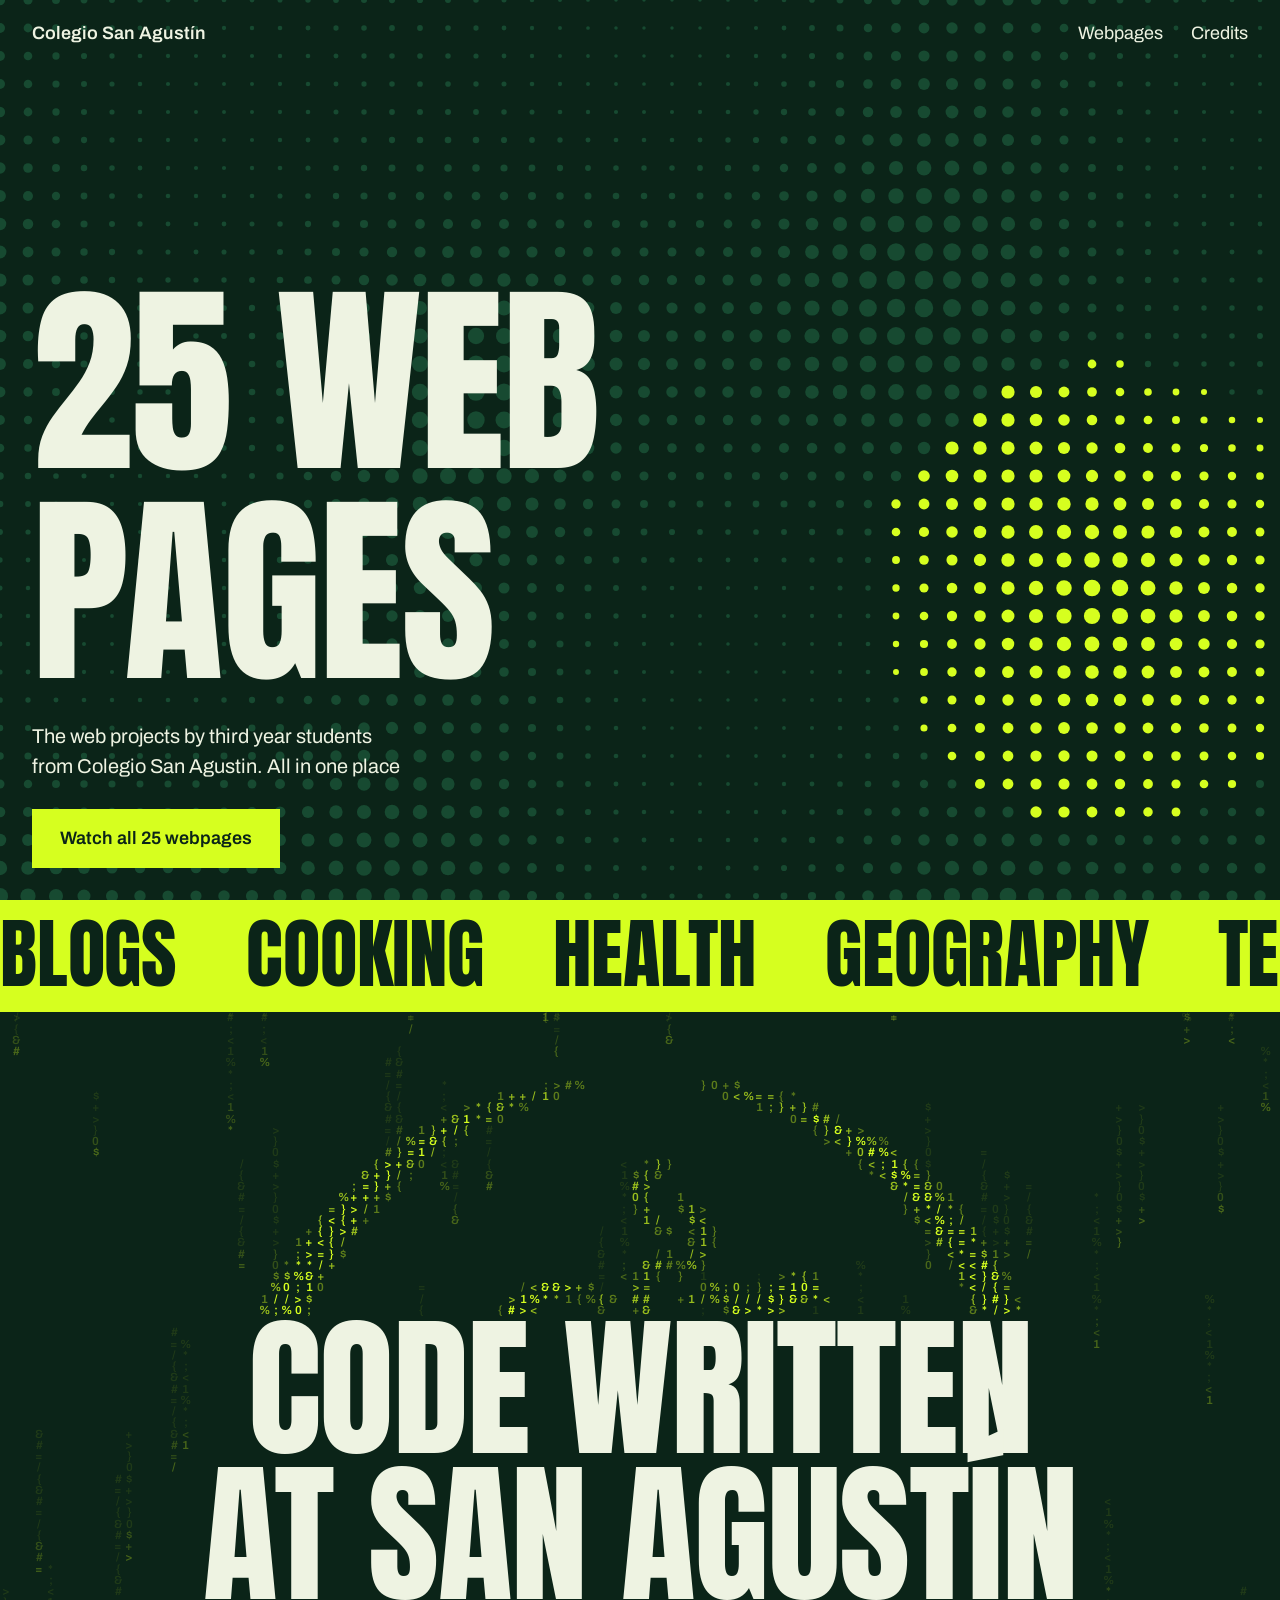
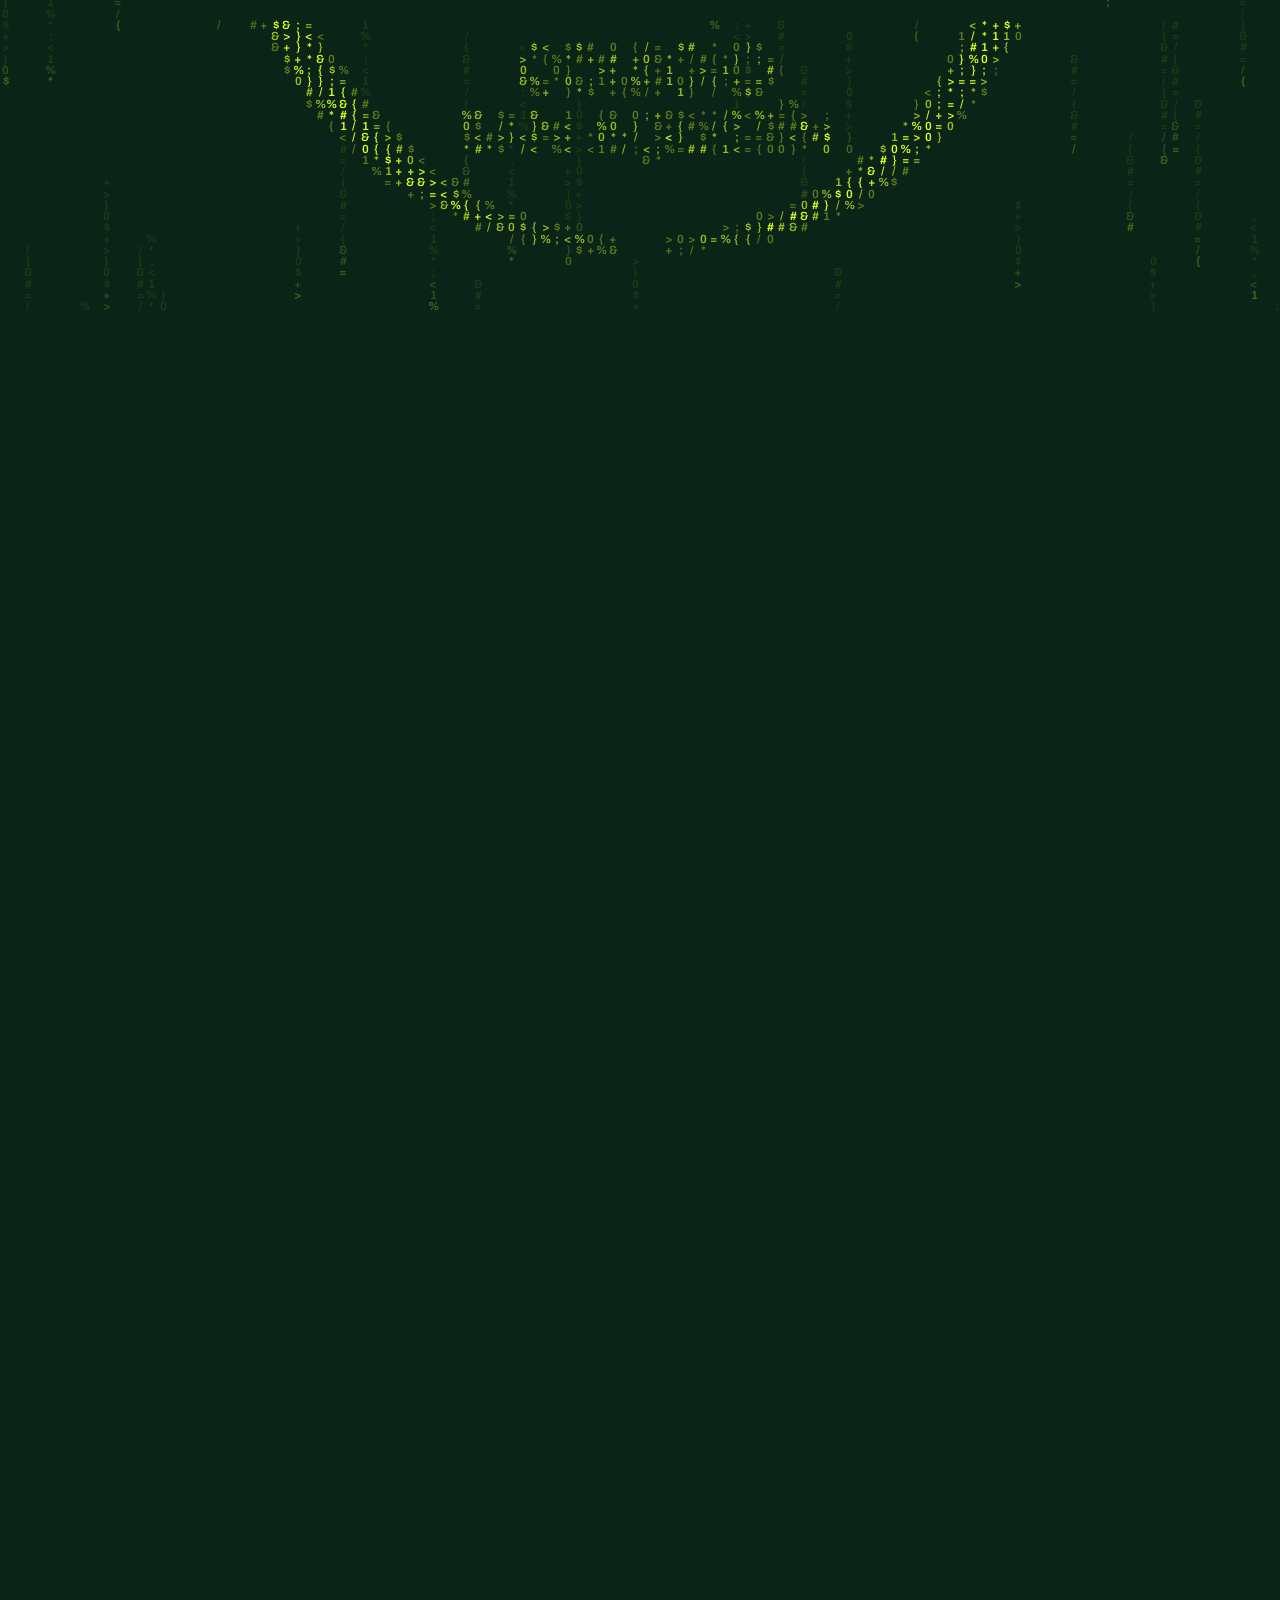
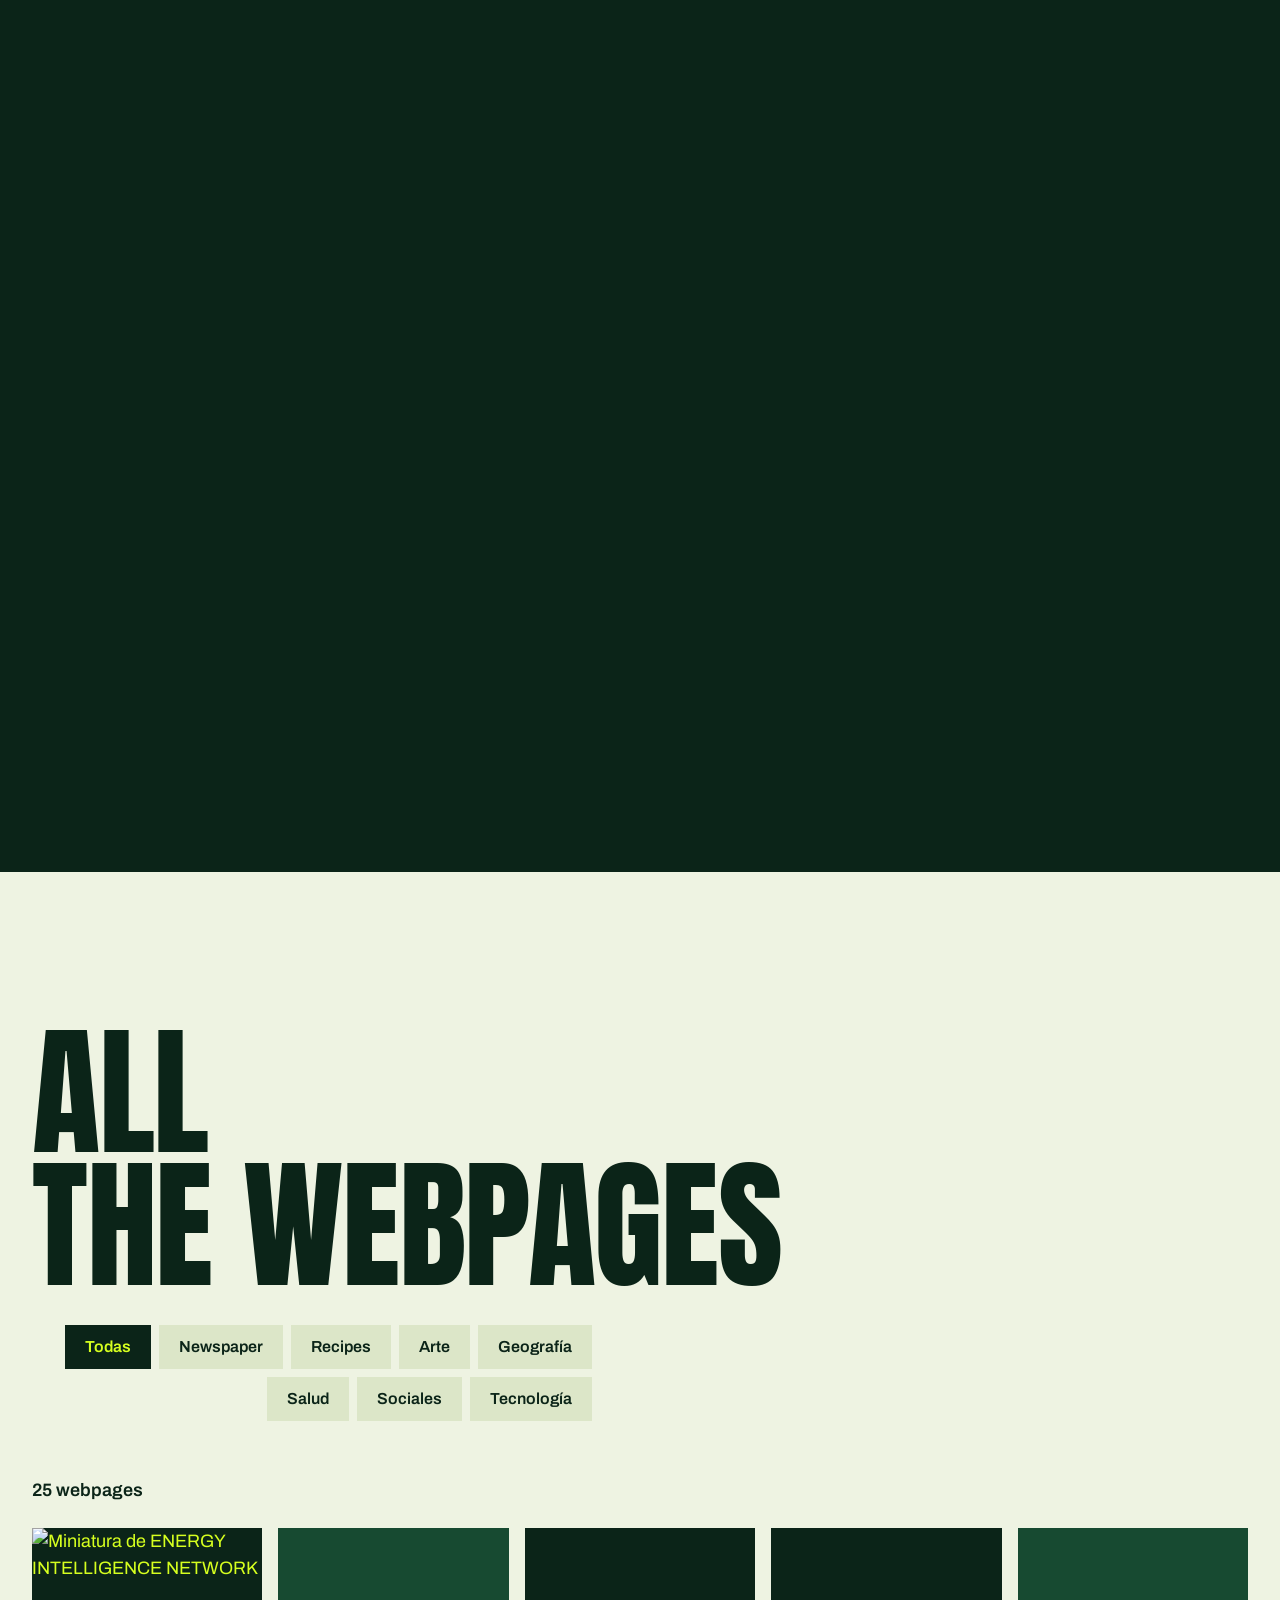
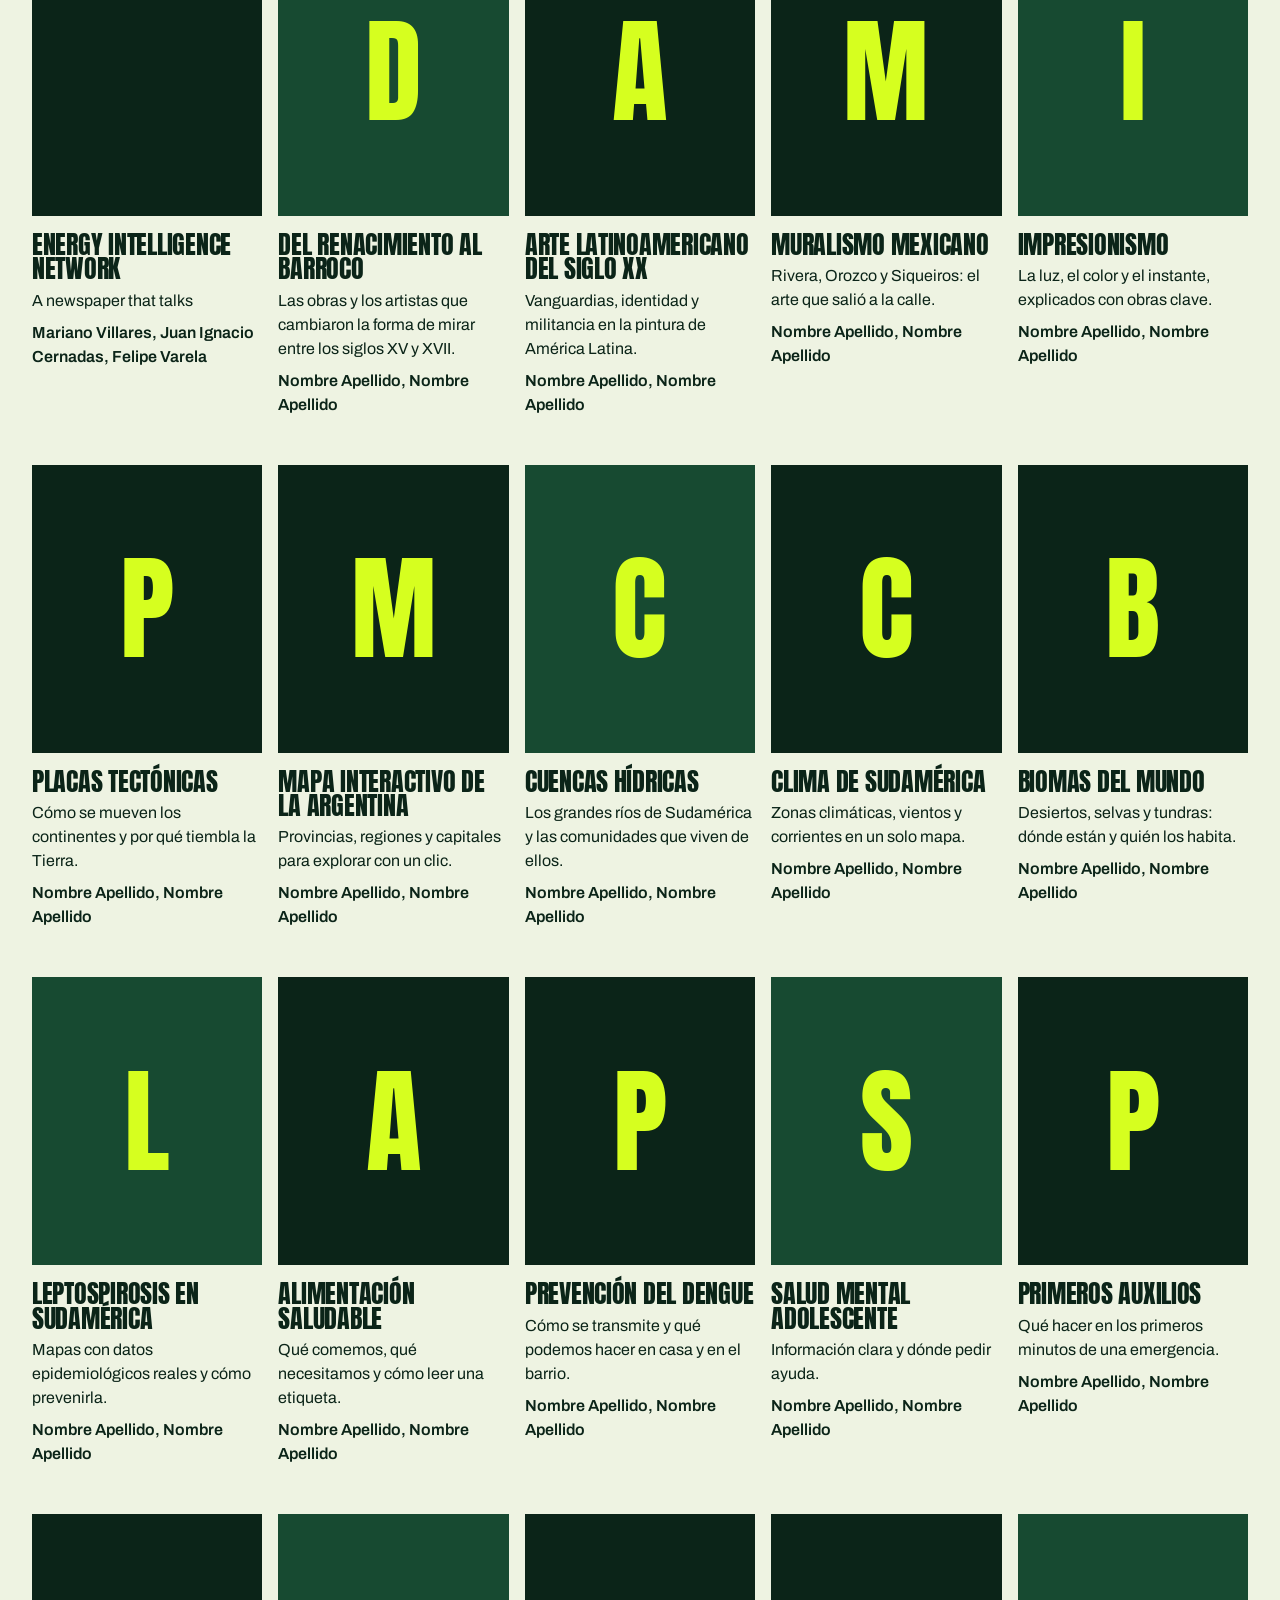
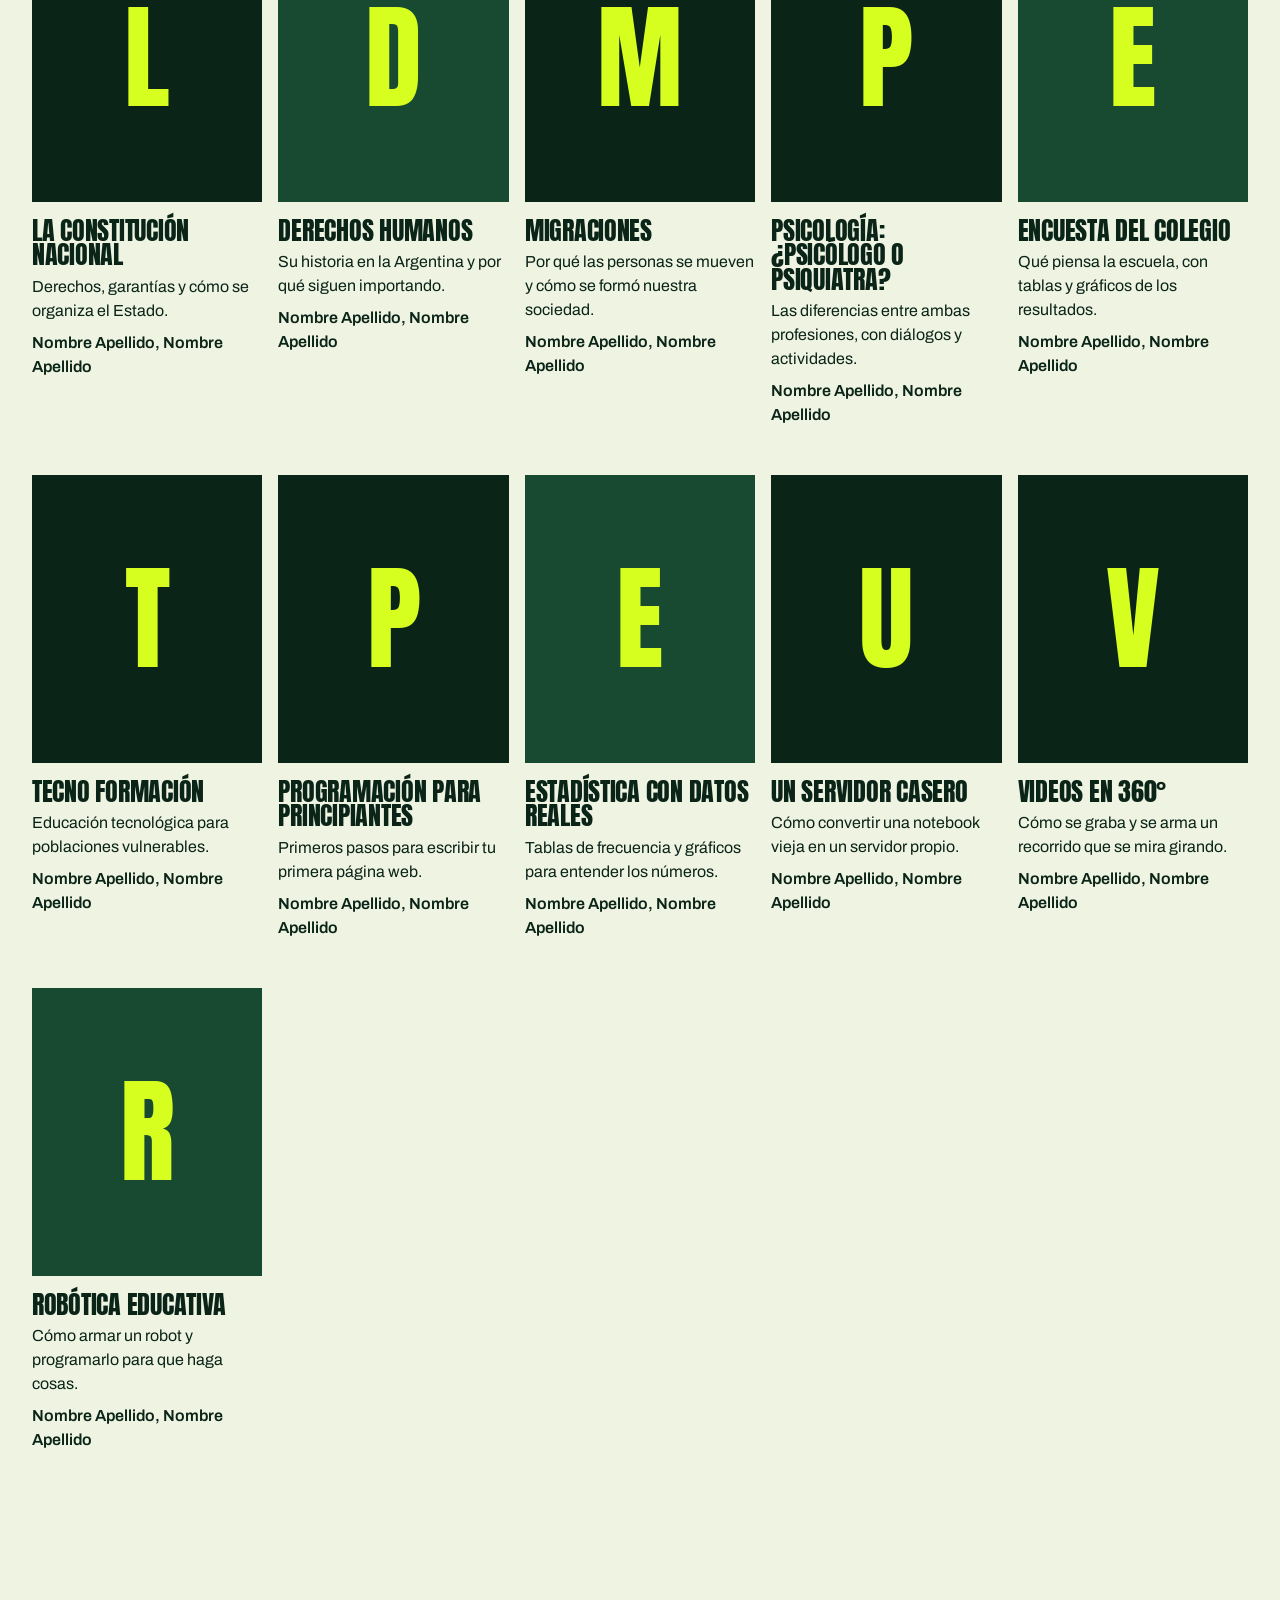
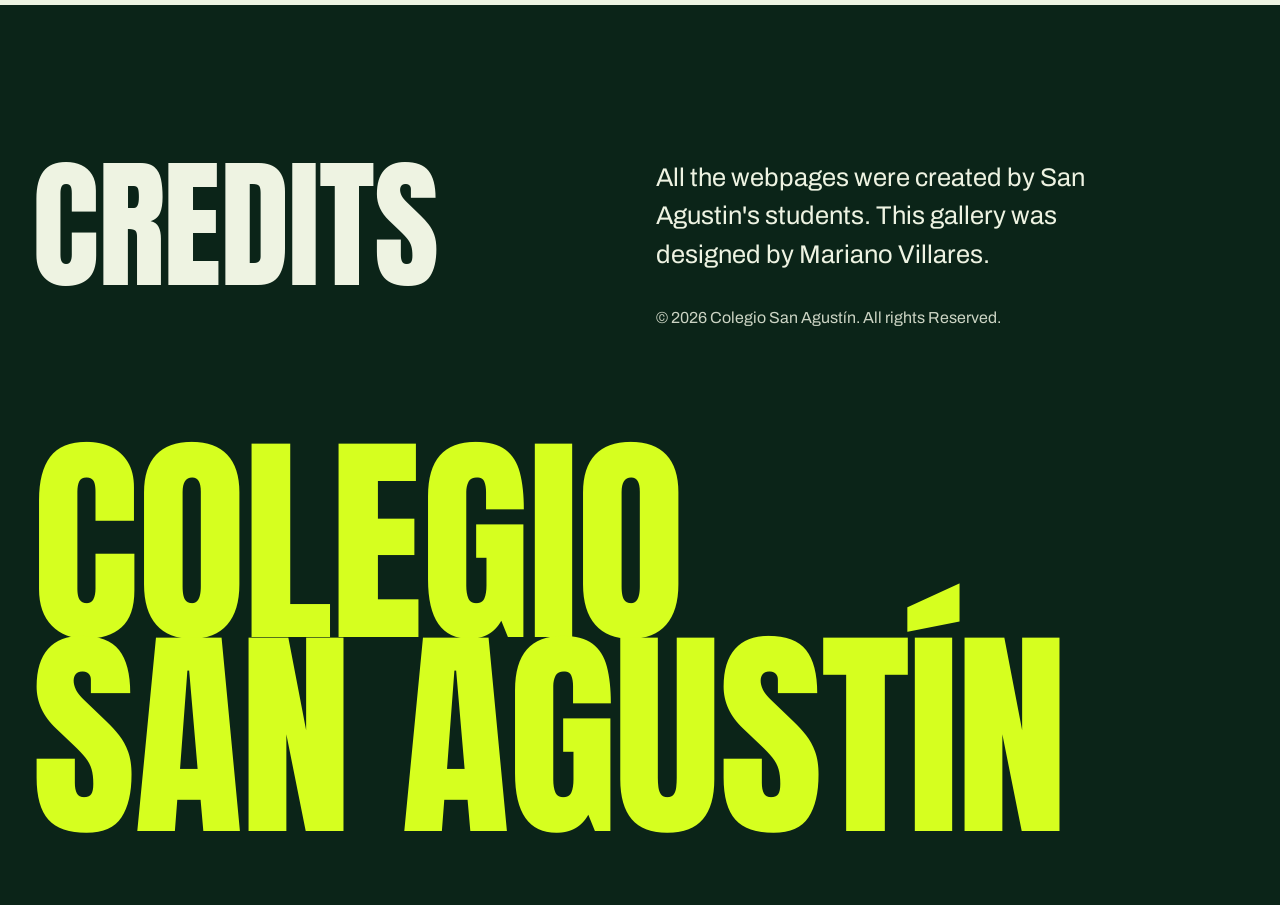
==== index.html @ 20026c9d "Main web components" ====
<!DOCTYPE html>
<html lang="es">
<head>
<meta charset="utf-8">
<meta name="viewport" content="width=device-width, initial-scale=1, viewport-fit=cover">
<title>25 páginas web — Colegio San Agustín</title>
<link rel="preconnect" href="https://fonts.googleapis.com">
<link rel="preconnect" href="https://fonts.gstatic.com" crossorigin>
<link href="https://fonts.googleapis.com/css2?family=Anton&family=Archivo:wght@400;600&display=swap" rel="stylesheet">
<script>document.documentElemsent.className='js'</script>
<link rel="stylesheet" href="styles.css">
</head>
<body>
<header class="hero">
  <canvas class="wave" id="wave" aria-hidden="true"></canvas>
  <nav>
    <b>Colegio San Agustín</b>
    <div><a href="#paginas">Webpages</a><a href="#creditos">Credits</a></div>
  </nav>
  <div class="hero-body">
    <div>
      <h1 class="d"><span class="ln"><span>25 web</span></span><span class="ln"><span>pages</span></span></h1>
      <p class="lead">The web projects by third year students from Colegio San Agustin. All in one place</p>
      <a class="btn" href="#paginas">Watch all 25 webpages</a>
    </div>
  </div>
</header>

<div class="band" aria-hidden="true"><div class="d">
  <span>Blogs</span><span>Cooking</span><span>Health</span><span>Geography</span><span>Technology</span>
  <span>Art</span><span>Fashion</span><span>Football</span><span>Newspapers</span><span>Politics</span>
</div></div>

<section class="escena" id="escena" aria-labelledby="escena-t">
  <div class="stick">
    <canvas id="cv" role="img" aria-label="El logo del Colegio San Agustín, formado por caracteres de código"></canvas>
    <h2 class="d" id="escena-t">Code written<br>at San Agustín</h2>
  </div>
</section>

<main>
<section class="work" id="paginas">
  <div class="work-top">
    <h2 class="d rv">All<br>the webpages</h2>
    <div class="filters rv" id="filters" role="group" aria-label="Filter by theme"></div>
  </div>
  <p class="count" id="count" aria-live="polite">25 webpages</p>
  <ul class="grid" id="grid"></ul>
  <noscript><p>Activate JavaScript to look at the gallery.</p></noscript>
</section>
</main>

<footer class="credits" id="creditos">
  <div class="cols">
    <h2 class="d rv">Credits</h2>
    <div class="rv" style="--d:90ms">
      <p class="t">All the webpages were created by San Agustin's students. This gallery was designed by Mariano Villares.</p>
      <p class="fine">© 2026 Colegio San Agustín. All rights Reserved.</p>
    </div>
  </div>
  <p class="wm d rv" aria-label="Colegio San Agustín">Colegio<br>San Agustín</p>
</footer>


<script src="script.js"></script>
</body>
</html>
---- styles.css ----
:root{--bg:#0B2418;--mid:#174A31;--ink:#EEF3E2;--acc:#D6FF1F;--chip:#DCE6C8;--pad:clamp(16px,2.5vw,32px);--ease:cubic-bezier(.2,.7,.2,1);
box-sizing:border-box;padding-top:env(safe-area-inset-top,0px);padding-bottom:env(safe-area-inset-bottom,0px)}
html{scroll-behavior:smooth;scroll-padding-top:env(safe-area-inset-top,0px);background:var(--bg)}
*,*::before,*::after{box-sizing:border-box}
body{margin:0;background:var(--bg);color:var(--ink);font:400 18px/1.5 'Archivo',system-ui,sans-serif;overflow-x:hidden}
h1,h2,h3,p,ul{margin:0}ul{padding:0;list-style:none}
a{color:inherit}
:focus-visible{outline:3px solid var(--acc);outline-offset:3px}
.d{font-family:'Anton','Impact','Arial Narrow',sans-serif;font-weight:400;text-transform:uppercase;letter-spacing:-.01em;line-height:.95}
::selection{background:var(--acc);color:var(--bg)}

/* hero */
.hero{position:relative;min-height:100svh;padding:0 var(--pad) var(--pad);display:flex;flex-direction:column}
nav{display:flex;justify-content:space-between;align-items:center;padding:20px 0;gap:16px}
nav b{font-weight:600}
nav div{display:flex;gap:28px}
nav a{text-decoration:none;transition:color .2s}
nav a:hover{color:var(--acc)}
.hero-body{flex:1;display:flex;align-items:flex-end}
h1{font-size:clamp(4.5rem,16vw,17rem)}
.ln{display:block;overflow:hidden;padding-top:.08em}
.ln>span{display:block;transform:translateY(108%);animation:up 1s var(--ease) forwards}
.ln:nth-child(2)>span{animation-delay:.12s}
.lead{max-width:34ch;margin:32px 0 28px;font-size:20px;opacity:0;animation:fade .8s .5s var(--ease) forwards}
.btn{display:inline-block;background:var(--acc);color:var(--bg);padding:16px 28px;font-weight:600;text-decoration:none;transition:transform .2s var(--ease)}
.btn:hover{transform:translateX(6px)}.btn:active{transform:translateX(2px)}
@keyframes up{to{transform:none}}
@keyframes fade{to{opacity:1}}

.wave{position:absolute;inset:0;width:100%;height:100%;display:block}
nav,.hero-body{position:relative;z-index:1}

/* marquee */
.band{background:var(--acc);color:var(--bg);overflow:hidden;white-space:nowrap;padding:18px 0}
.band div{display:inline-flex;animation:slide 36s linear infinite}
.band span{font-size:clamp(2.5rem,6vw,5rem);padding-right:.9em}
@keyframes slide{to{transform:translateX(-50%)}}

/* grid */
.work{background:var(--ink);color:var(--bg);padding:clamp(96px,12vw,200px) var(--pad)}
.work-top{display:flex;justify-content:space-between;align-items:end;gap:var(--pad);flex-wrap:wrap;margin-bottom:56px}
h2{font-size:clamp(3.5rem,11vw,11rem)}
.filters{display:flex;gap:8px;flex-wrap:wrap;max-width:560px;justify-content:flex-end}
.filters button{font:600 16px/1 'Archivo',sans-serif;padding:14px 20px;border:0;background:var(--chip);color:var(--bg);cursor:pointer;transition:transform .15s,background .2s}
.filters button:hover{background:var(--acc)}
.filters button:active{transform:translateY(2px)}
.filters button[aria-pressed=true]{background:var(--bg);color:var(--acc)}
.count{margin-bottom:24px;font-weight:600}
.grid{display:grid;grid-template-columns:repeat(5,1fr);gap:48px 16px}
.grid li[hidden]{display:none}
.tile{display:block;text-decoration:none}
.th{position:relative;aspect-ratio:4/5;overflow:hidden;background:var(--bg);color:var(--acc);display:grid;place-items:center}
.grid li:nth-child(3n+2) .th{background:var(--mid)}
.th b{font:400 clamp(5rem,9vw,9rem)/1 'Anton','Impact',sans-serif;transition:transform .6s var(--ease)}
.th img{position:absolute;inset:0;width:100%;height:100%;object-fit:cover;transition:transform .7s var(--ease)}
.go{position:absolute;left:0;right:0;bottom:0;background:var(--acc);color:var(--bg);padding:16px;font:400 1.5rem/1 'Anton','Impact',sans-serif;text-transform:uppercase;transform:translateY(101%);transition:transform .45s var(--ease)}
.tile:hover .go,.tile:focus-visible .go{transform:none}
.tile:hover .th b,.tile:hover .th img{transform:scale(1.07)}
.tile h3{font-size:clamp(1.25rem,2vw,1.75rem);margin-top:16px}
.tile .de{margin-top:8px;font-size:16px;display:-webkit-box;-webkit-line-clamp:3;-webkit-box-orient:vertical;overflow:hidden}
.tile .au{margin-top:8px;font-size:16px;font-weight:600}

/* credits */
.credits{padding:clamp(96px,12vw,200px) var(--pad) var(--pad)}
.credits .cols{display:grid;grid-template-columns:1fr 1fr;gap:var(--pad);align-items:start}
.credits p.t{font-size:clamp(1.25rem,2vw,1.75rem);max-width:30ch}
.wm{font-size:17.6vw;line-height:.86;margin-top:clamp(64px,9vw,140px);color:var(--acc);white-space:nowrap}
.fine{margin-top:32px;font-size:16px;opacity:.85}


@media (max-width:960px){
.hero{min-height:100svh}
.filters{flex-wrap:nowrap;overflow-x:auto;max-width:none;width:100%;justify-content:flex-start;padding-bottom:4px;scrollbar-width:none}
.filters button{flex:none;min-height:44px}
.btn{padding:18px 28px}
}
@media (hover:none){.go{display:none}.tile:active .th{opacity:.85}}

/* reveal */
.js .rv{opacity:0;transform:translateY(28px);transition:opacity .7s var(--ease),transform .7s var(--ease);transition-delay:var(--d,0ms)}
.js .rv.in{opacity:1;transform:none}

@media (max-width:960px){.grid{grid-template-columns:repeat(3,1fr)}}
@media (max-width:620px){.grid{grid-template-columns:repeat(2,1fr);gap:36px 12px}.credits .cols{grid-template-columns:1fr}.filters{justify-content:flex-start}nav div{gap:16px}h1{font-size:23vw}.wm{font-size:19vw}.tile h3{font-size:1.25rem}}
@media (prefers-reduced-motion:reduce){
.ln>span{transform:none;animation:none}.lead{opacity:1;animation:none}.band div{animation:none}.js .rv{opacity:1;transform:none;transition:none}html{scroll-behavior:auto}*{transition-duration:.01ms!important}}

/* scroll scene */
.escena{height:340vh;background:var(--bg);color:var(--ink);position:relative}
.stick{position:sticky;top:0;height:100svh;padding:0 var(--pad);display:grid;place-items:center;overflow:hidden}
.stick h2{position:relative;z-index:1;text-align:center;font-size:clamp(3rem,12vw,11rem);pointer-events:none}
#cv{position:absolute;inset:0;width:100%;height:100%;display:block;touch-action:pan-y}
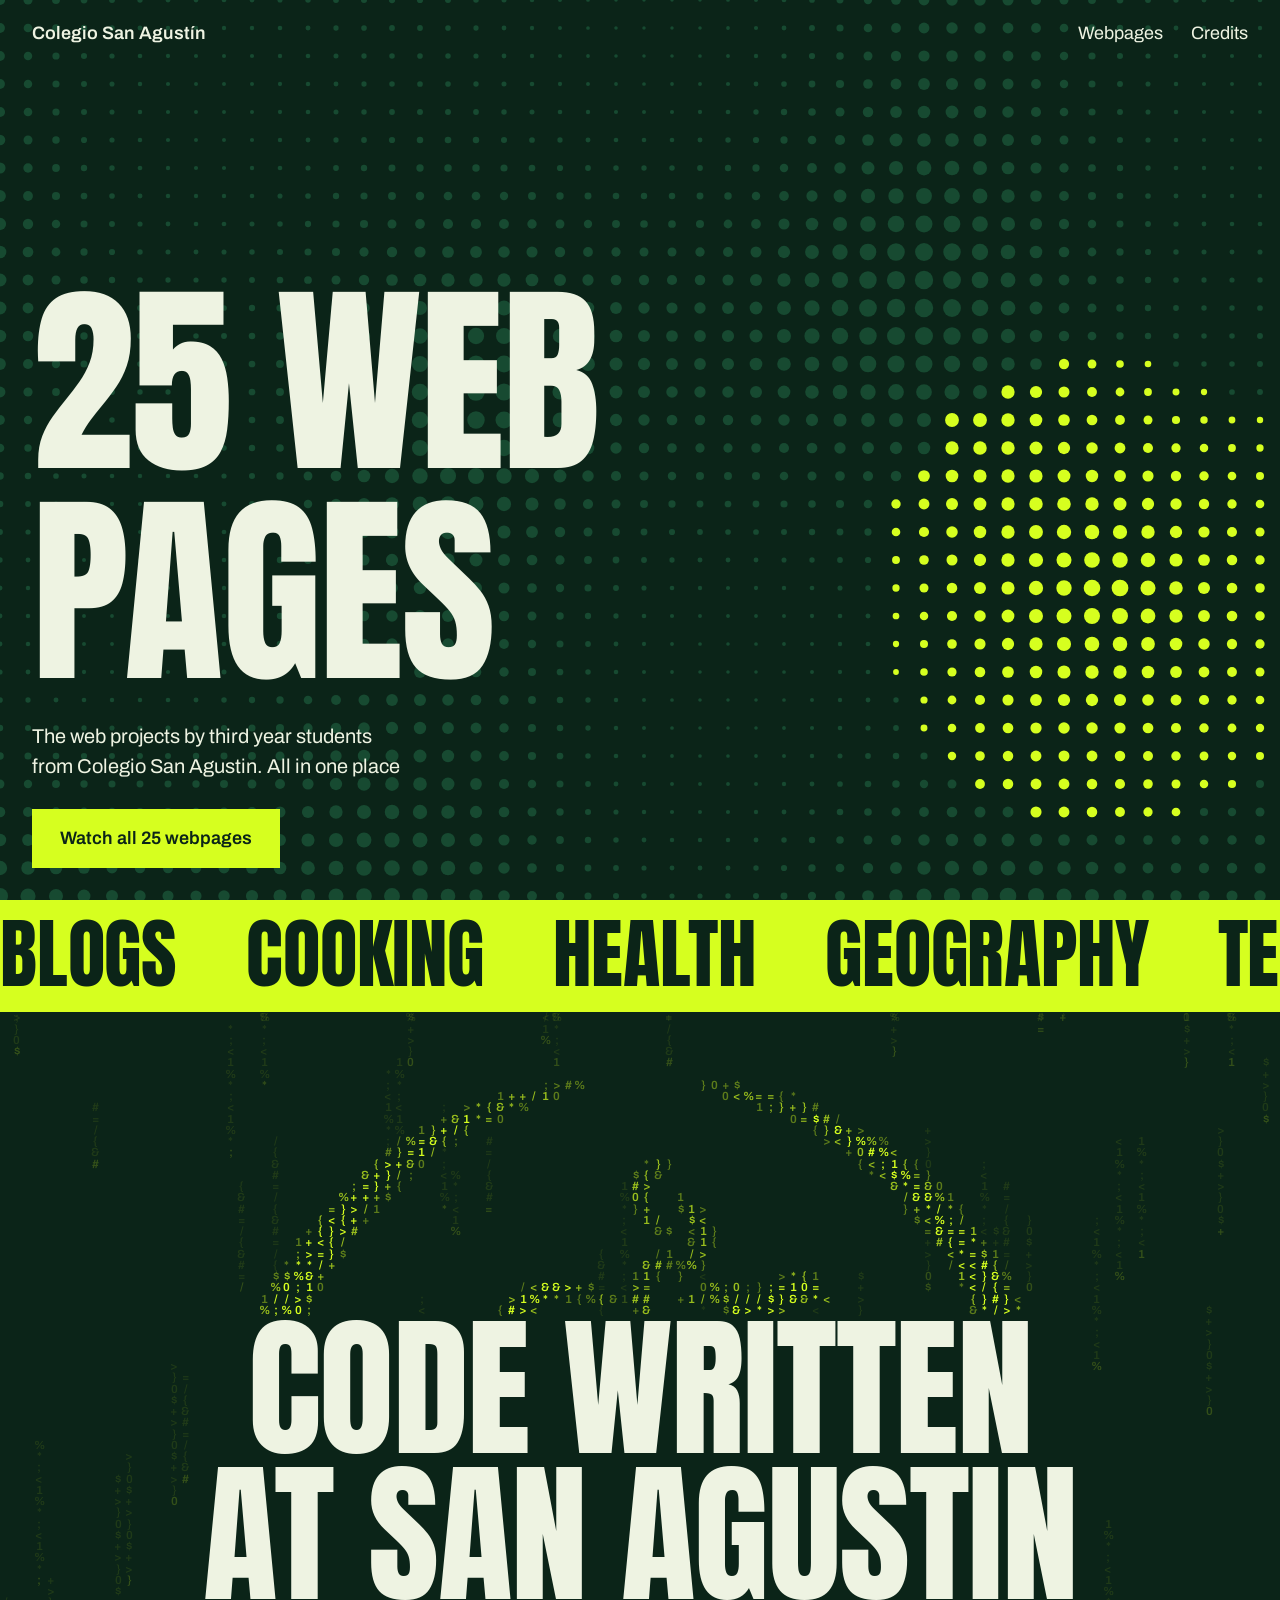
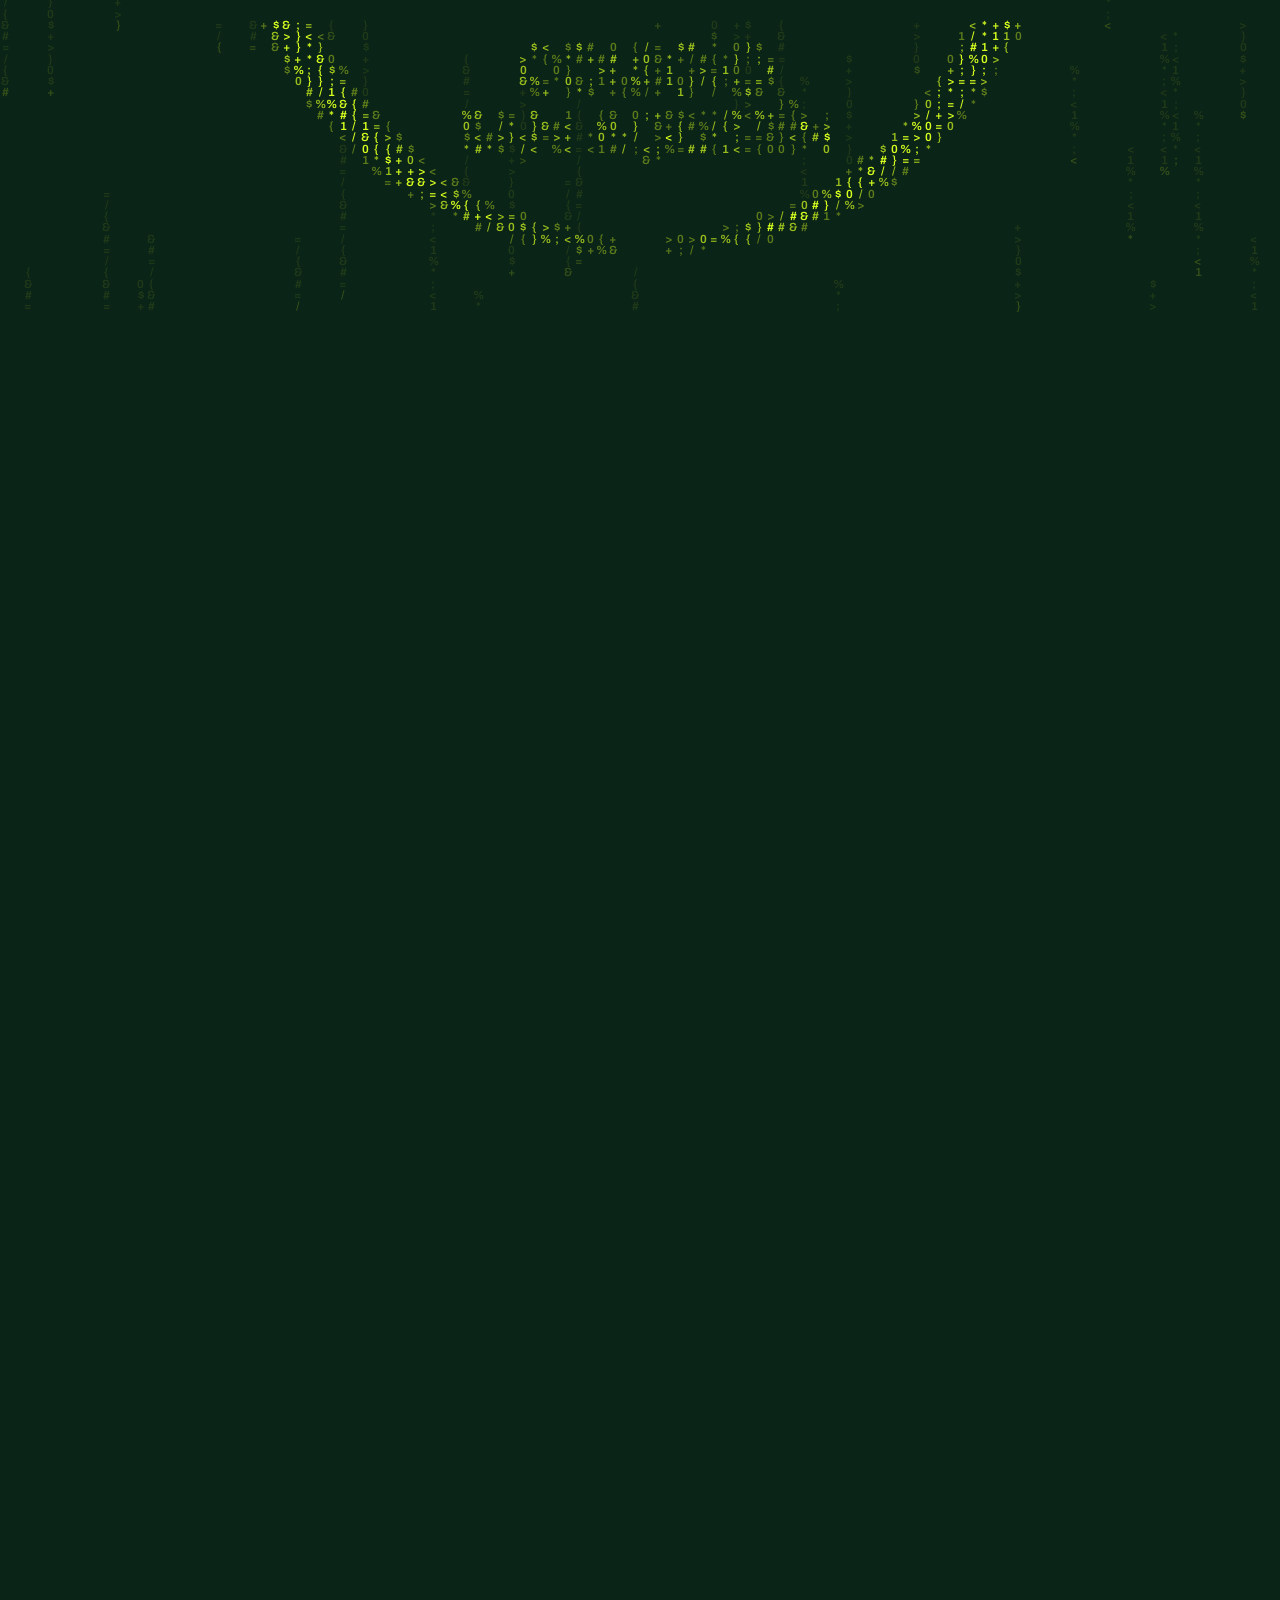
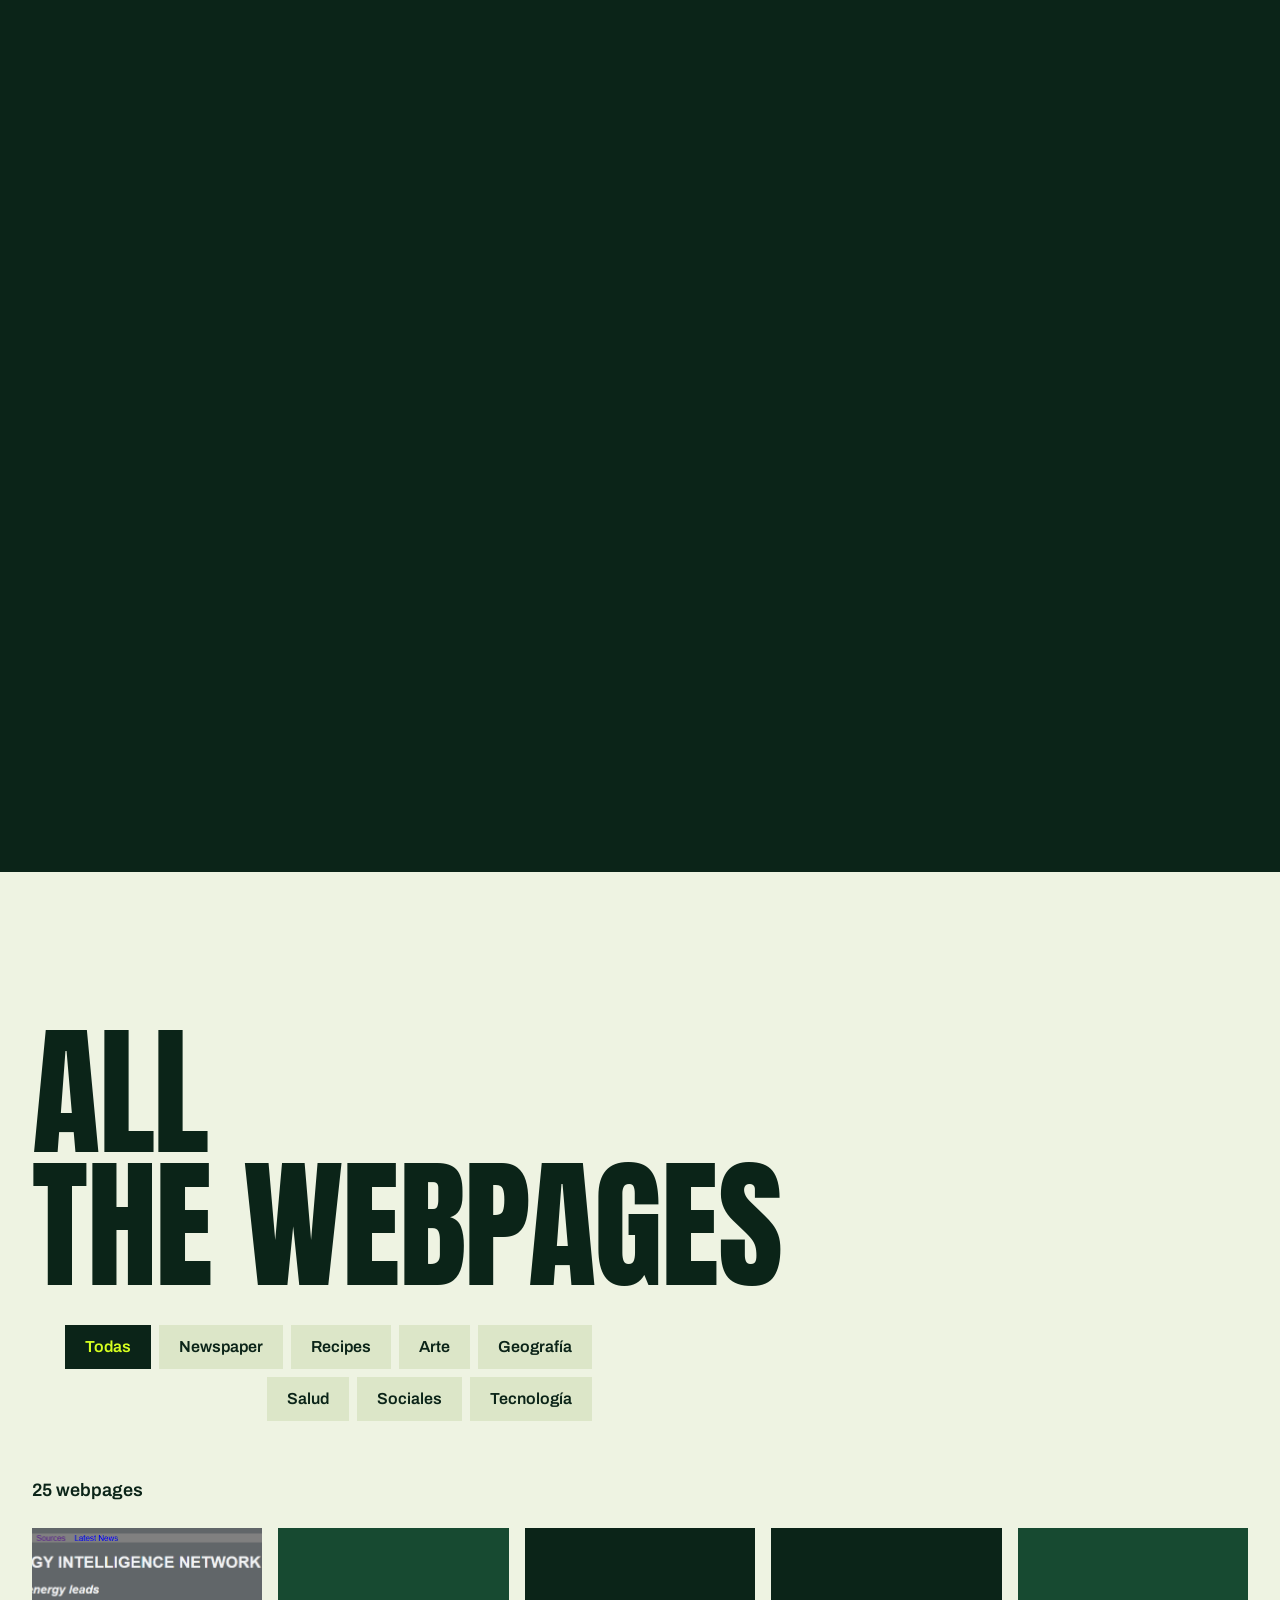
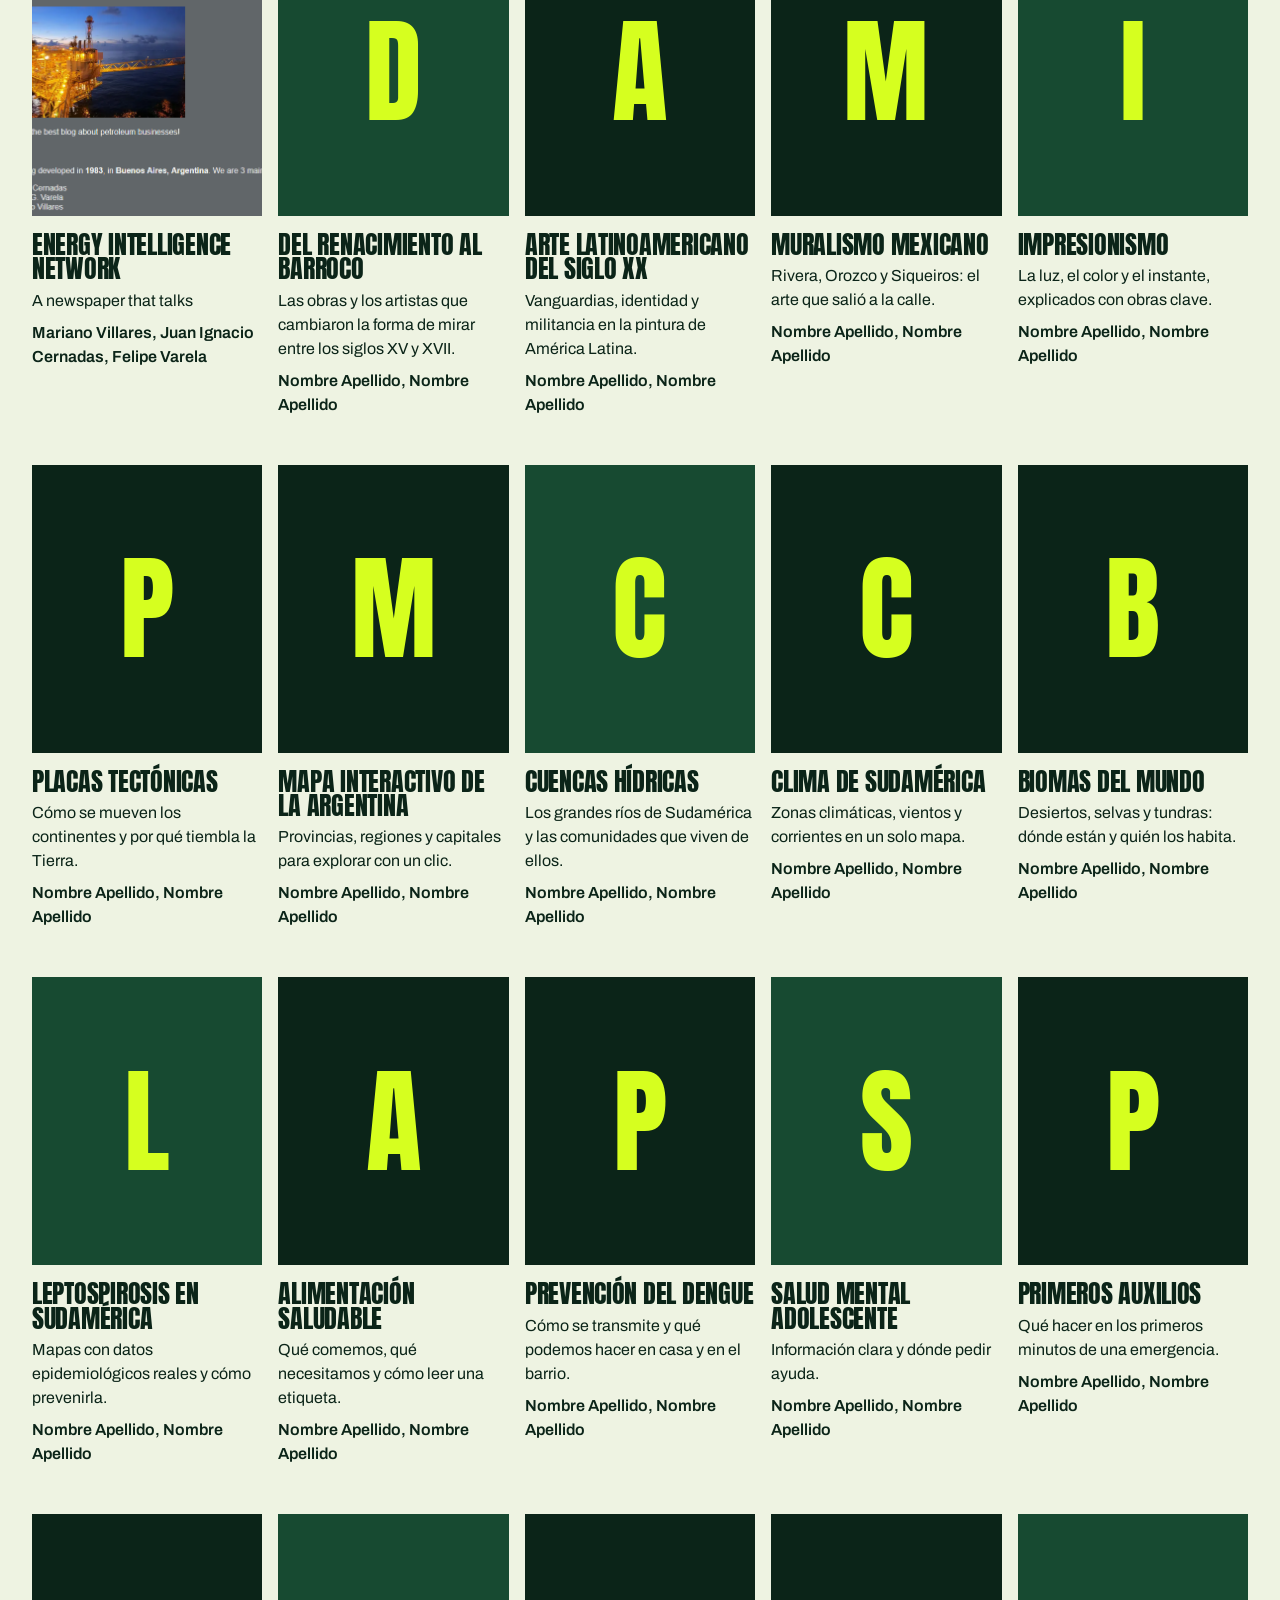
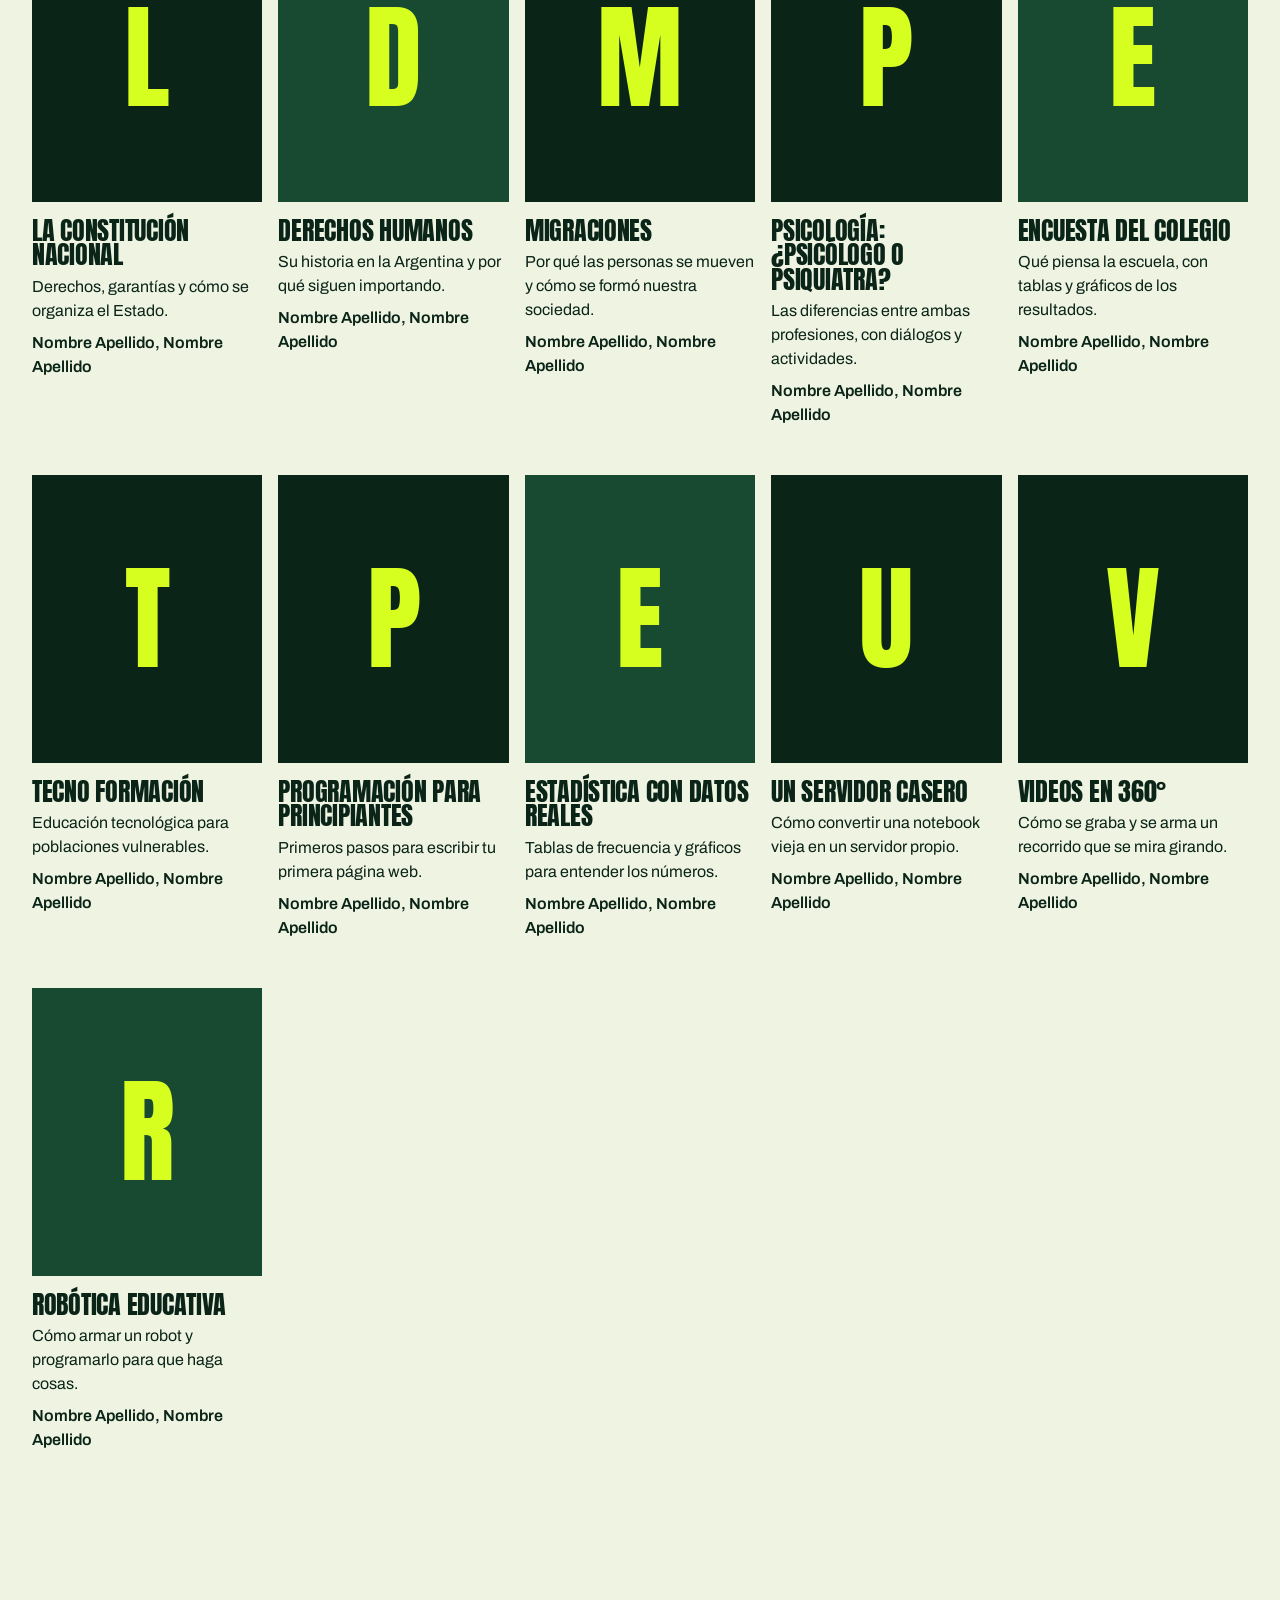
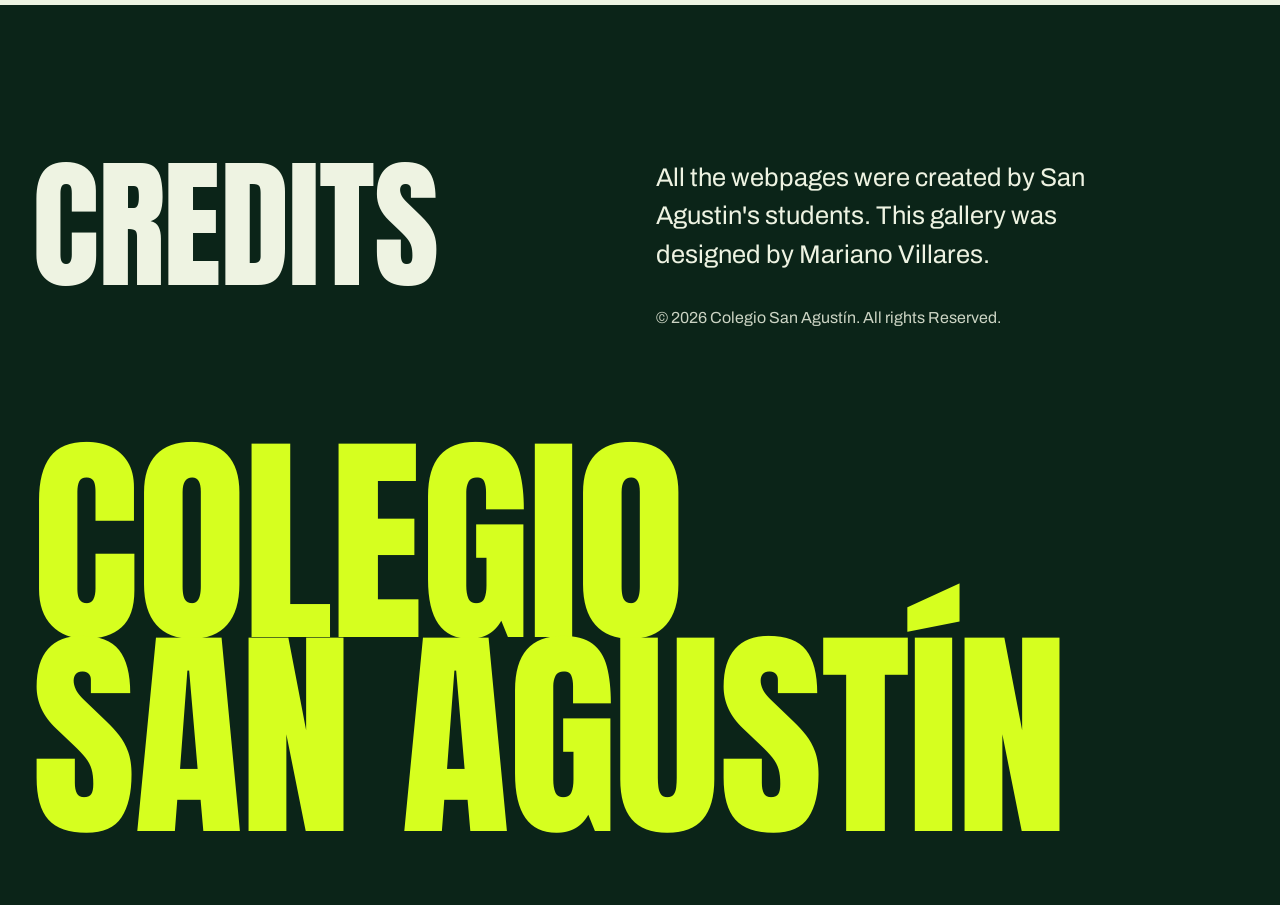
==== commit a3d8f3af: "Fix spelling of 'Agustin' to 'Agustín' in index.html" ====
--- a/index.html
+++ b/index.html
@@ -34,7 +34,7 @@
 <section class="escena" id="escena" aria-labelledby="escena-t">
   <div class="stick">
     <canvas id="cv" role="img" aria-label="El logo del Colegio San Agustín, formado por caracteres de código"></canvas>
-    <h2 class="d" id="escena-t">Code written<br>at San Agustín</h2>
+    <h2 class="d" id="escena-t">Code written<br>at San Agustin</h2>
   </div>
 </section>
 
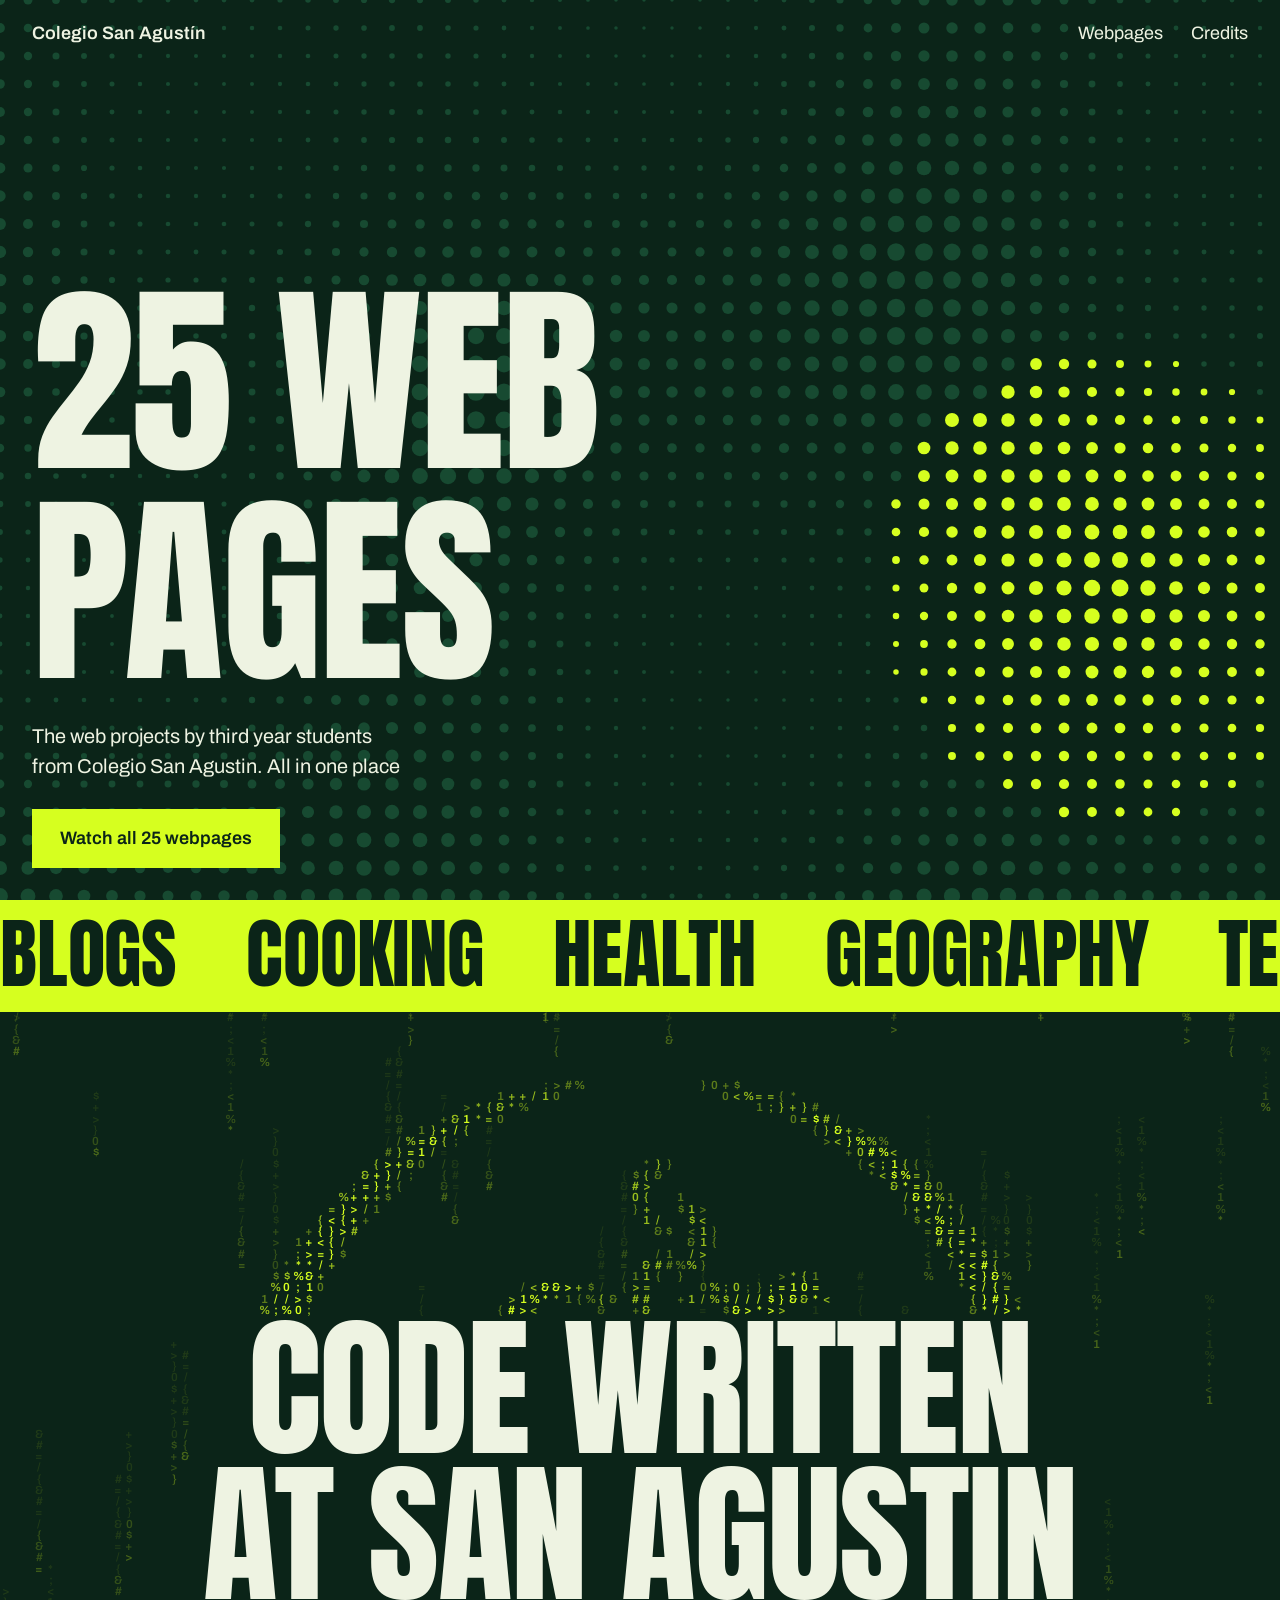
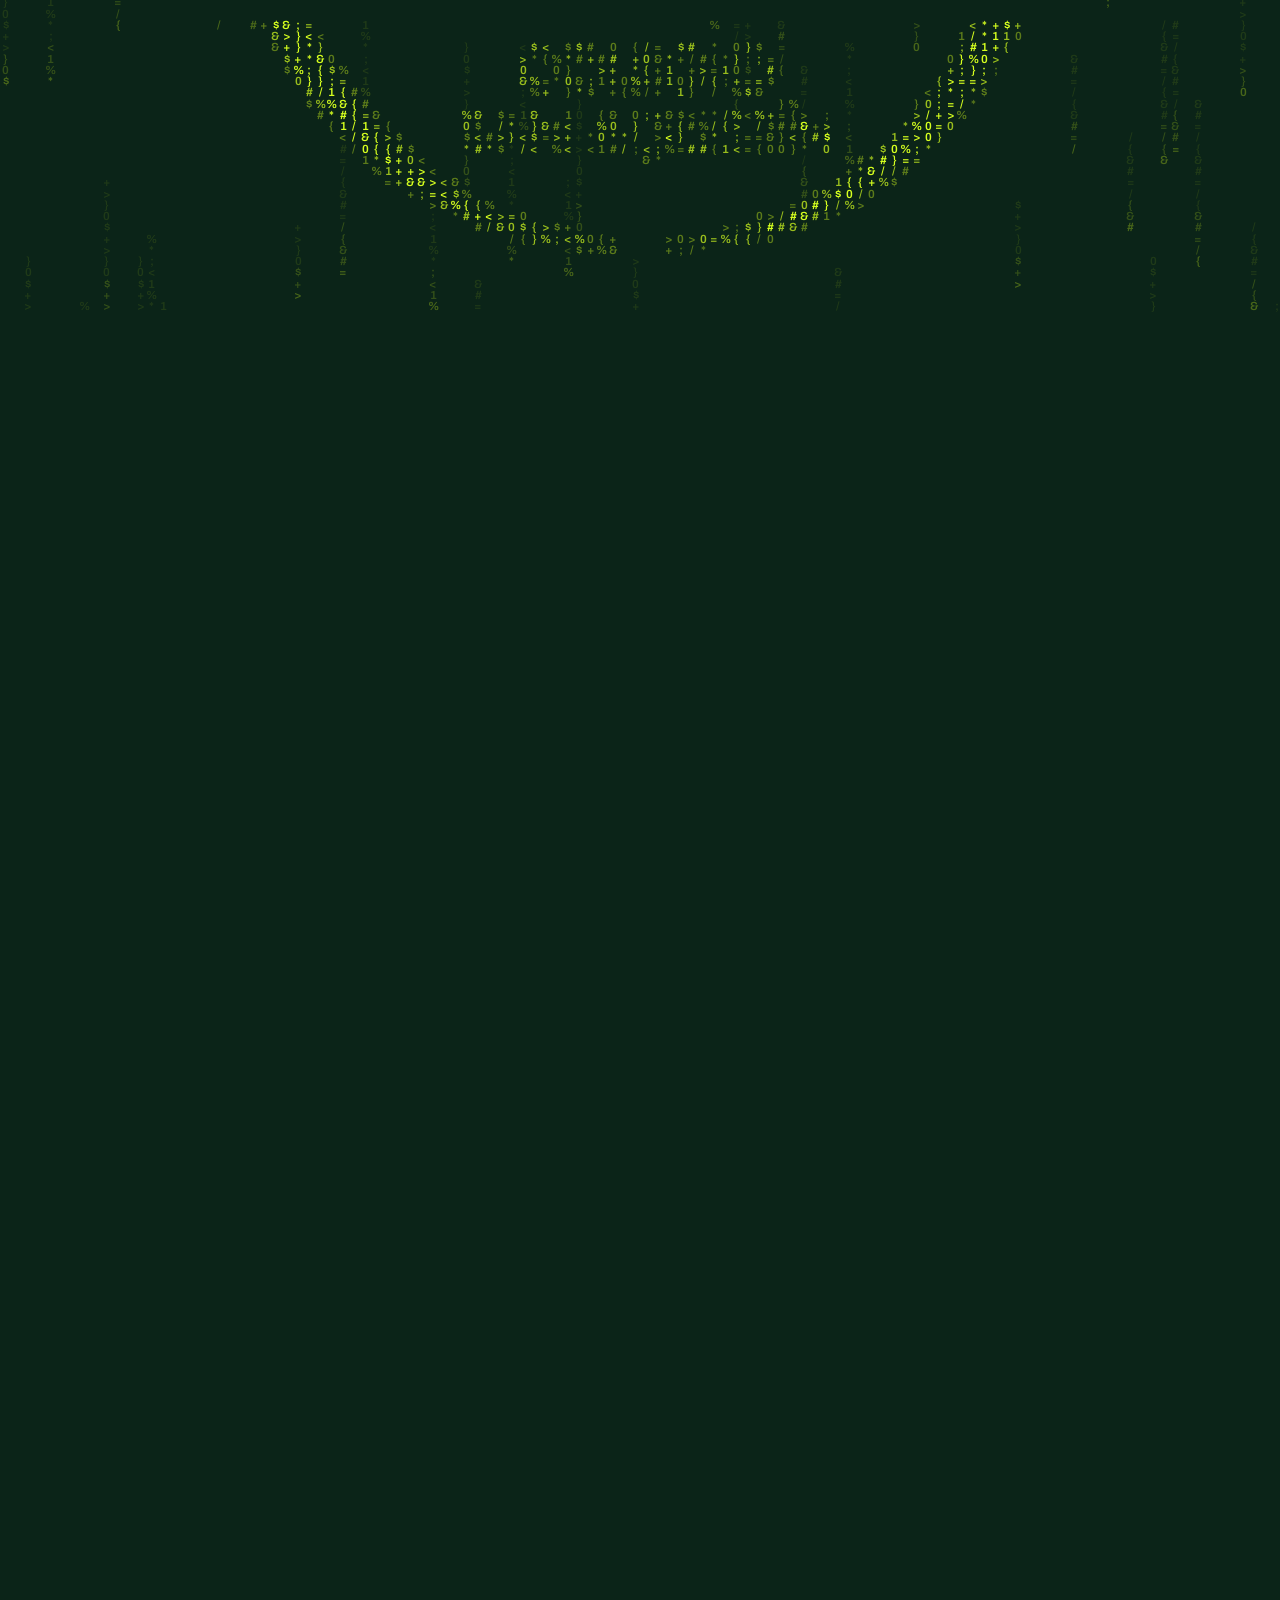
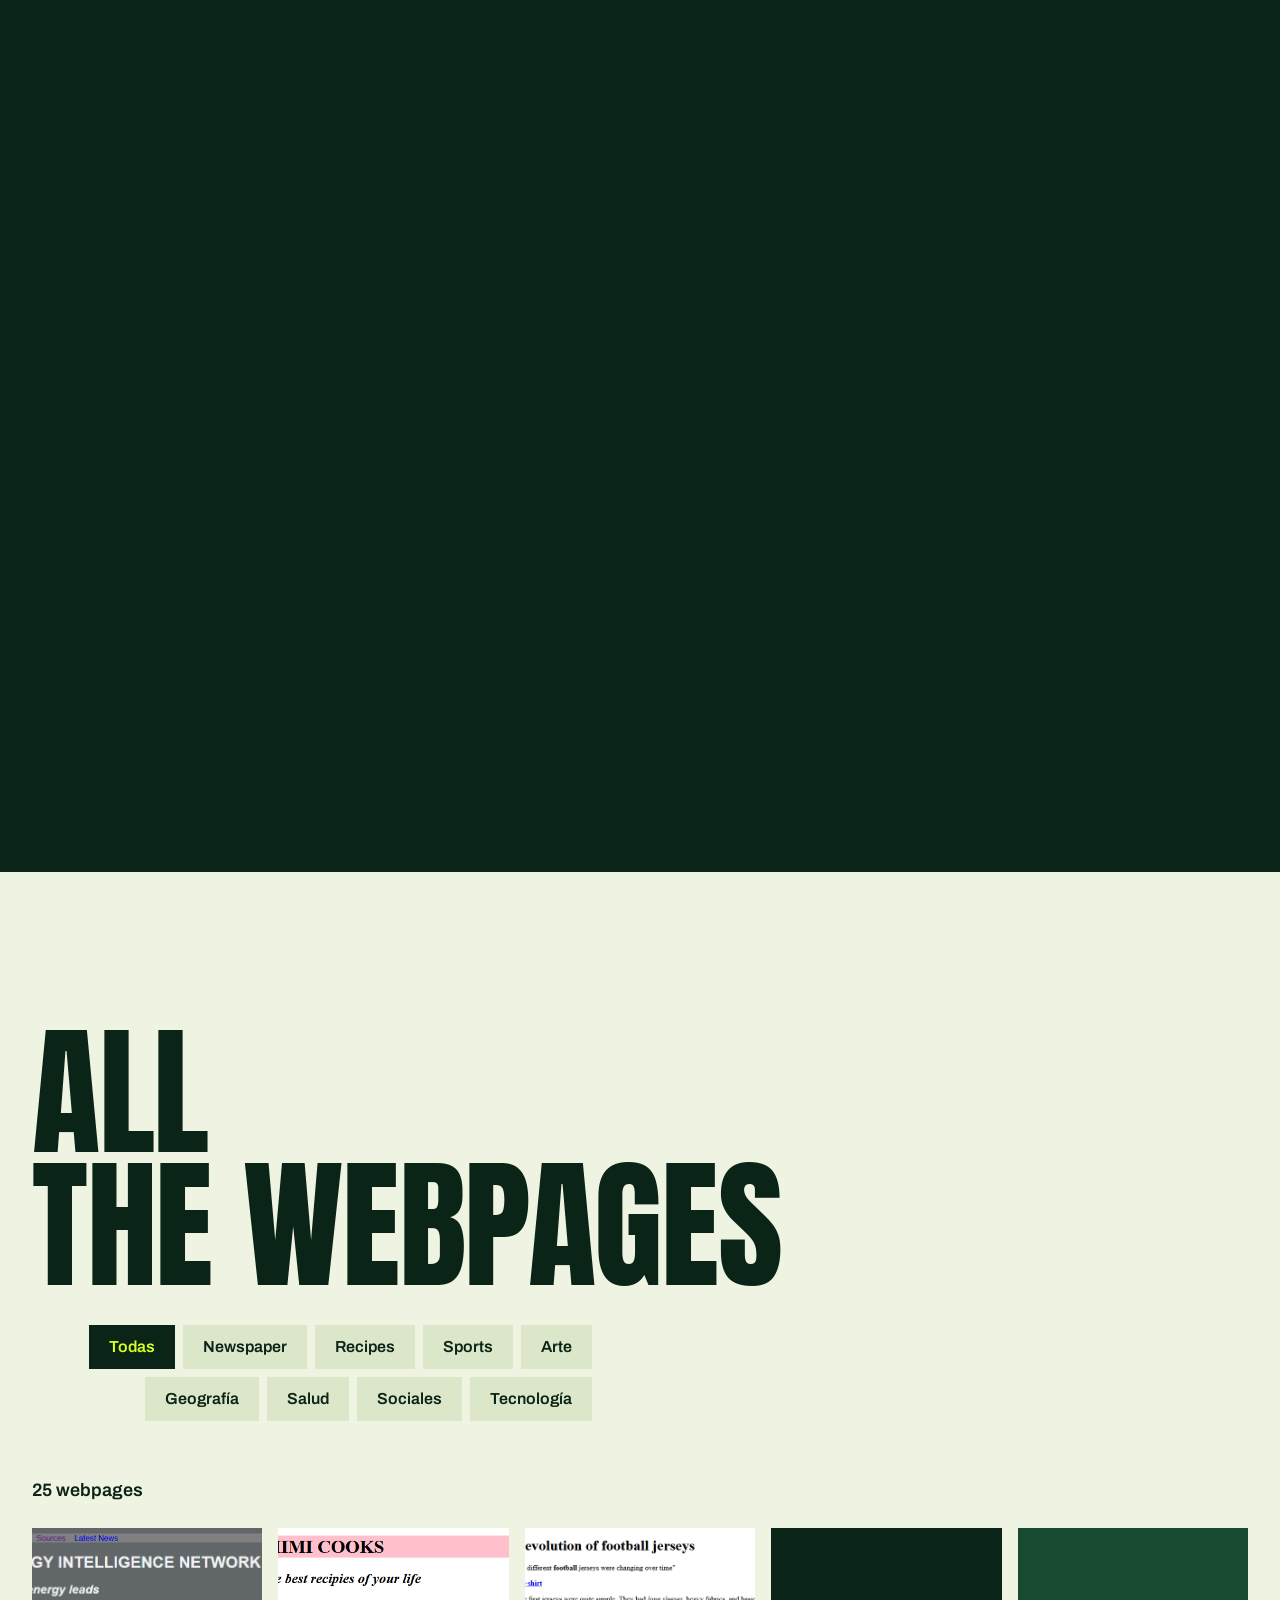
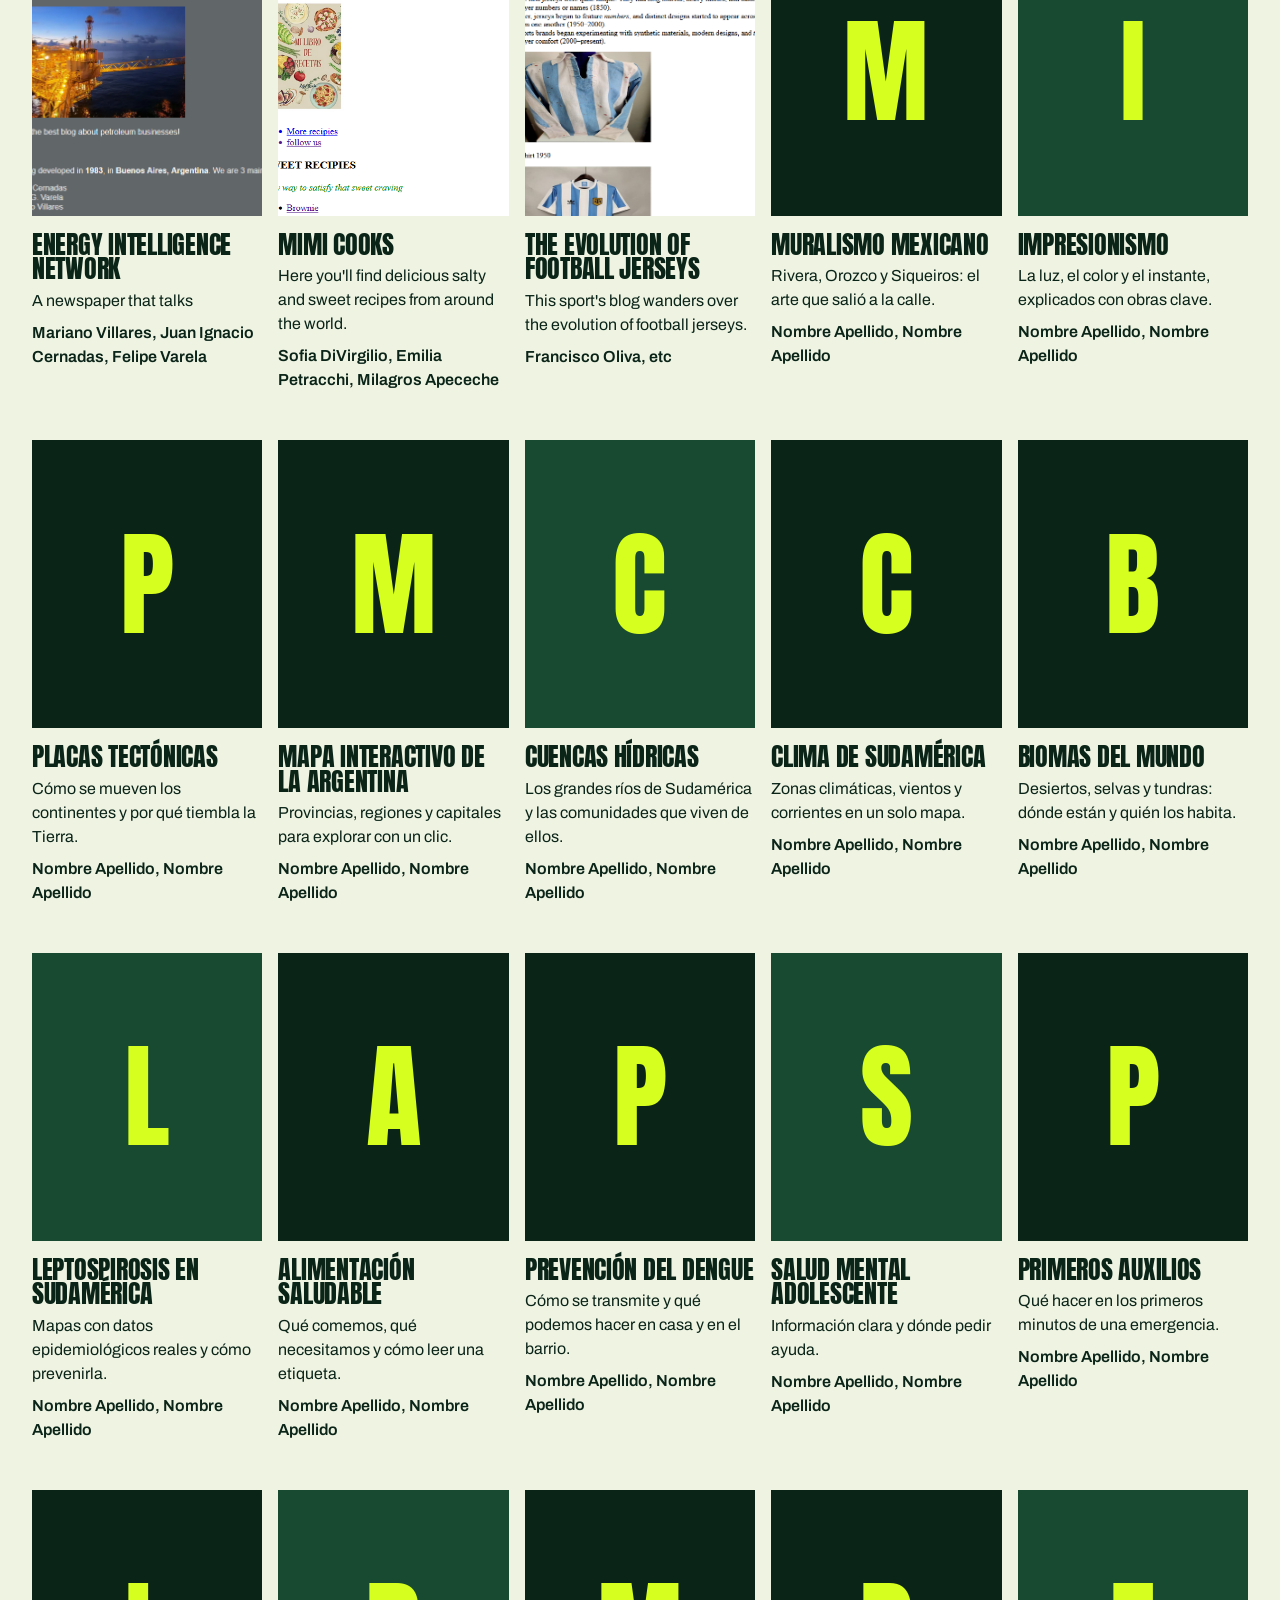
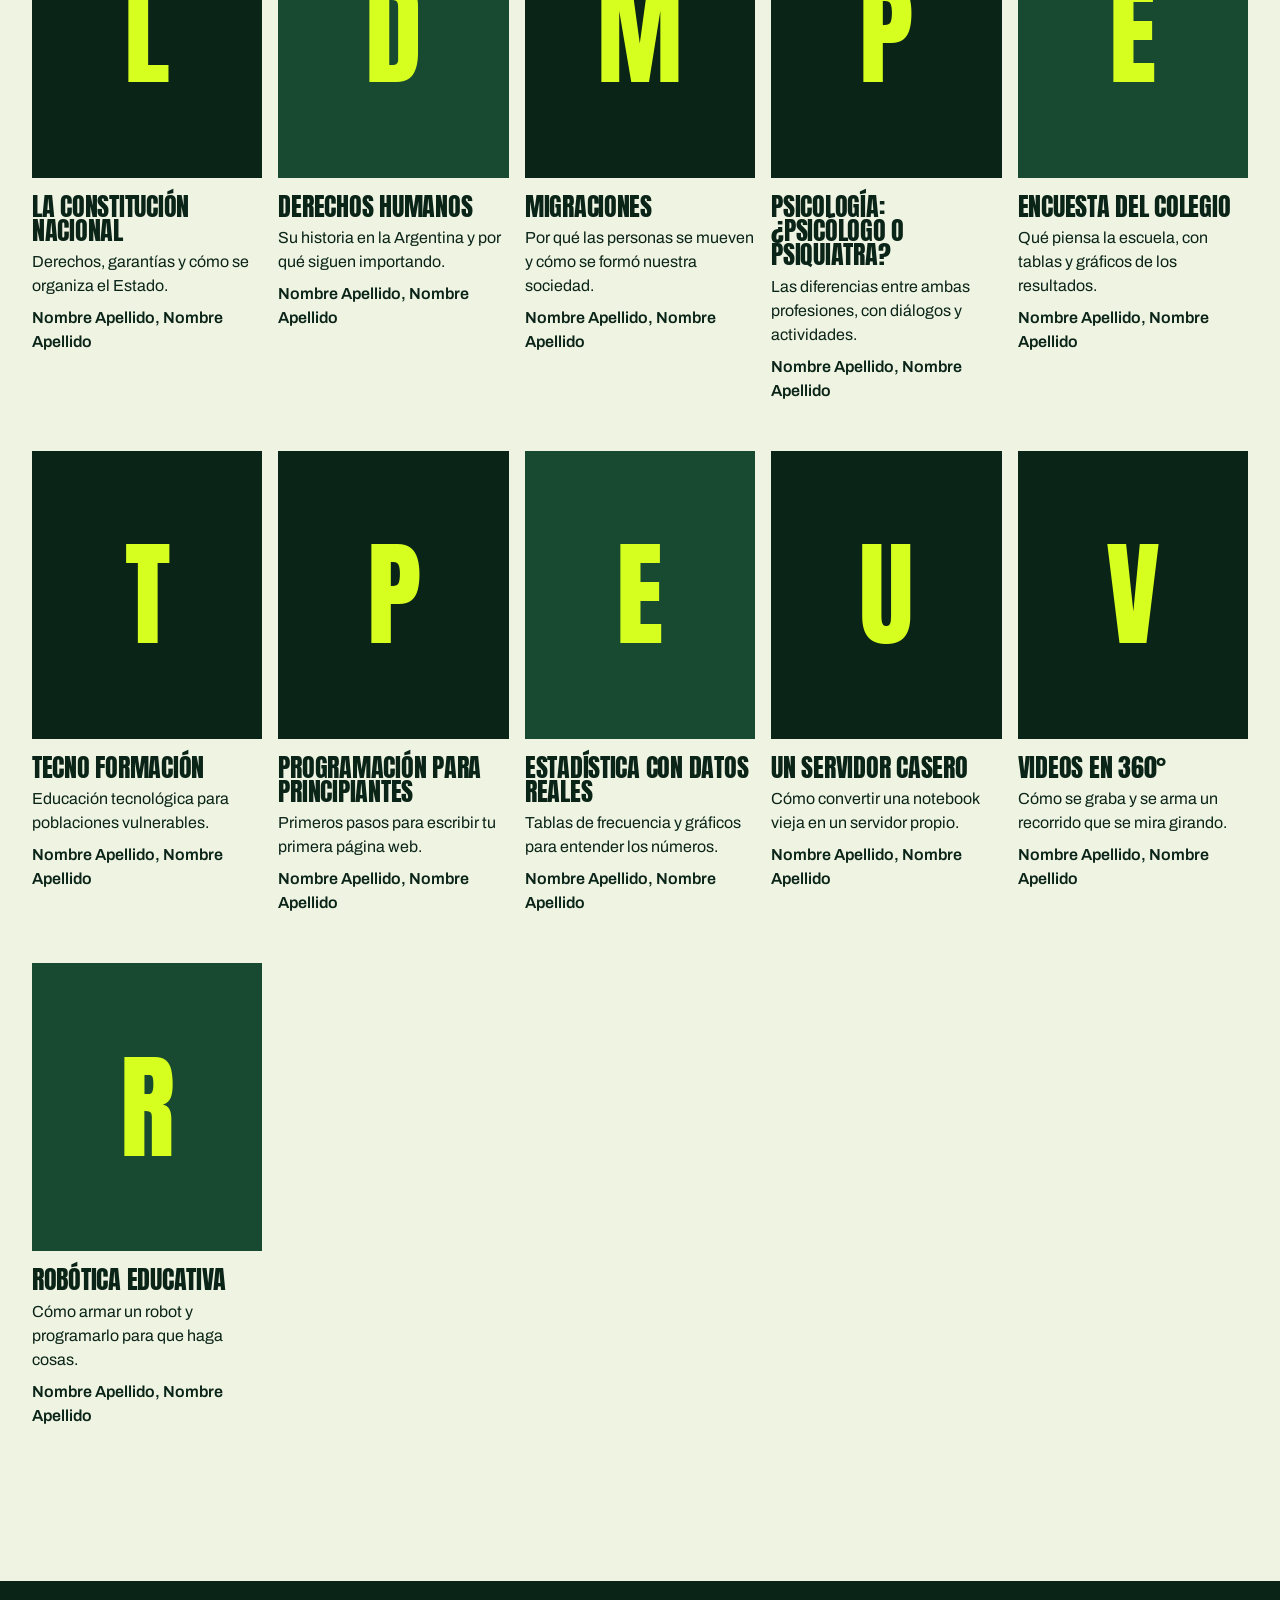
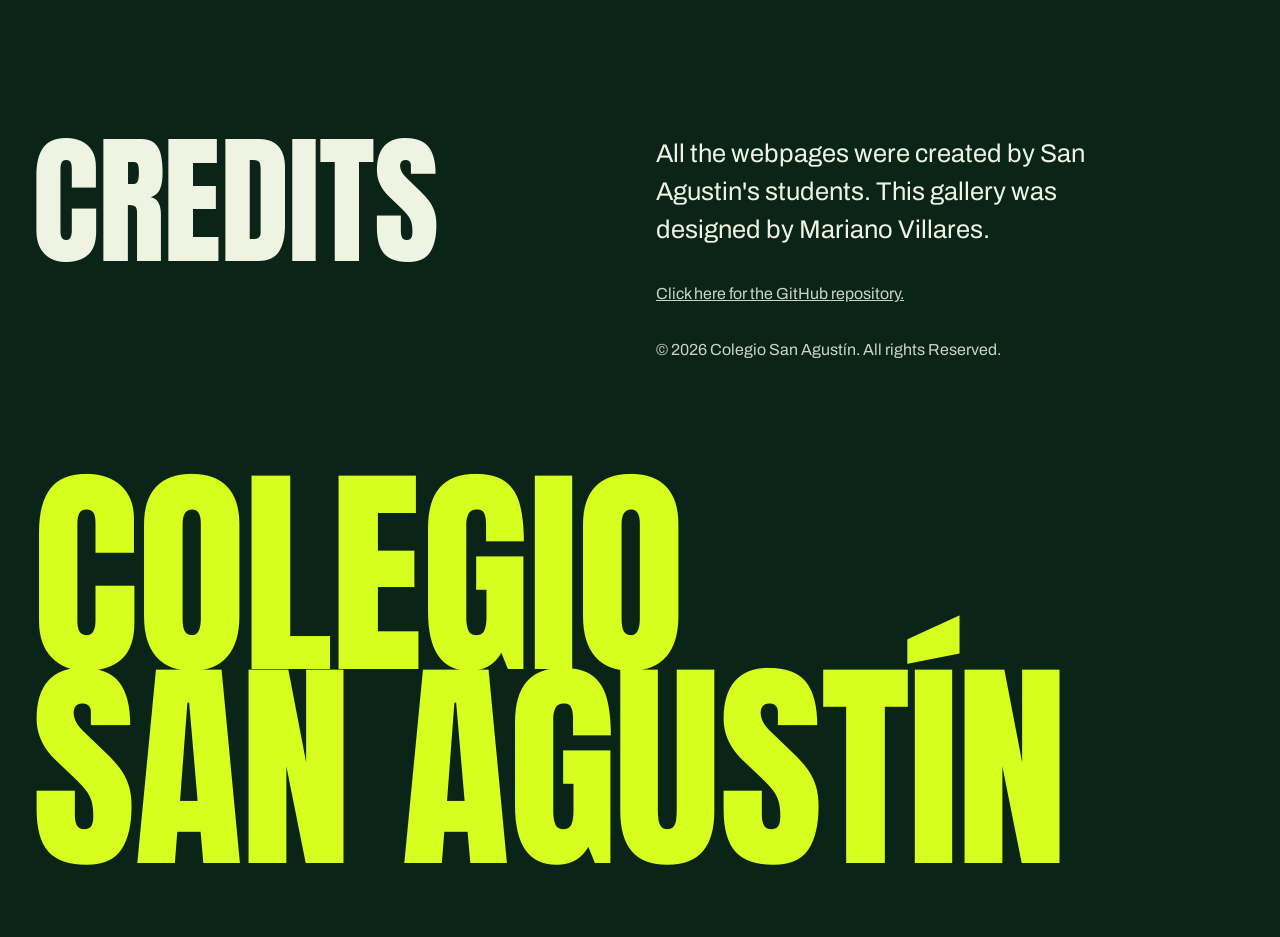
==== commit dbbb4886: "Edit to the landing page" ====
--- a/index.html
+++ b/index.html
@@ -55,7 +55,8 @@
     <h2 class="d rv">Credits</h2>
     <div class="rv" style="--d:90ms">
       <p class="t">All the webpages were created by San Agustin's students. This gallery was designed by Mariano Villares.</p>
-      <p class="fine">© 2026 Colegio San Agustín. All rights Reserved.</p>
+      <p id="fine"><a href="https://github.com/todotecno/csa-webpages/tree/main" target="_blank" rel="noopener noreferrer">Click here for the GitHub repository.</a></p>
+      <p id="fine">© 2026 Colegio San Agustín. All rights Reserved.</p>
     </div>
   </div>
   <p class="wm d rv" aria-label="Colegio San Agustín">Colegio<br>San Agustín</p>
--- a/styles.css
+++ b/styles.css
@@ -65,7 +65,7 @@
 .credits .cols{display:grid;grid-template-columns:1fr 1fr;gap:var(--pad);align-items:start}
 .credits p.t{font-size:clamp(1.25rem,2vw,1.75rem);max-width:30ch}
 .wm{font-size:17.6vw;line-height:.86;margin-top:clamp(64px,9vw,140px);color:var(--acc);white-space:nowrap}
-.fine{margin-top:32px;font-size:16px;opacity:.85}
+#fine{margin-top:32px;font-size:16px;opacity:.85}
 
 
 @media (max-width:960px){
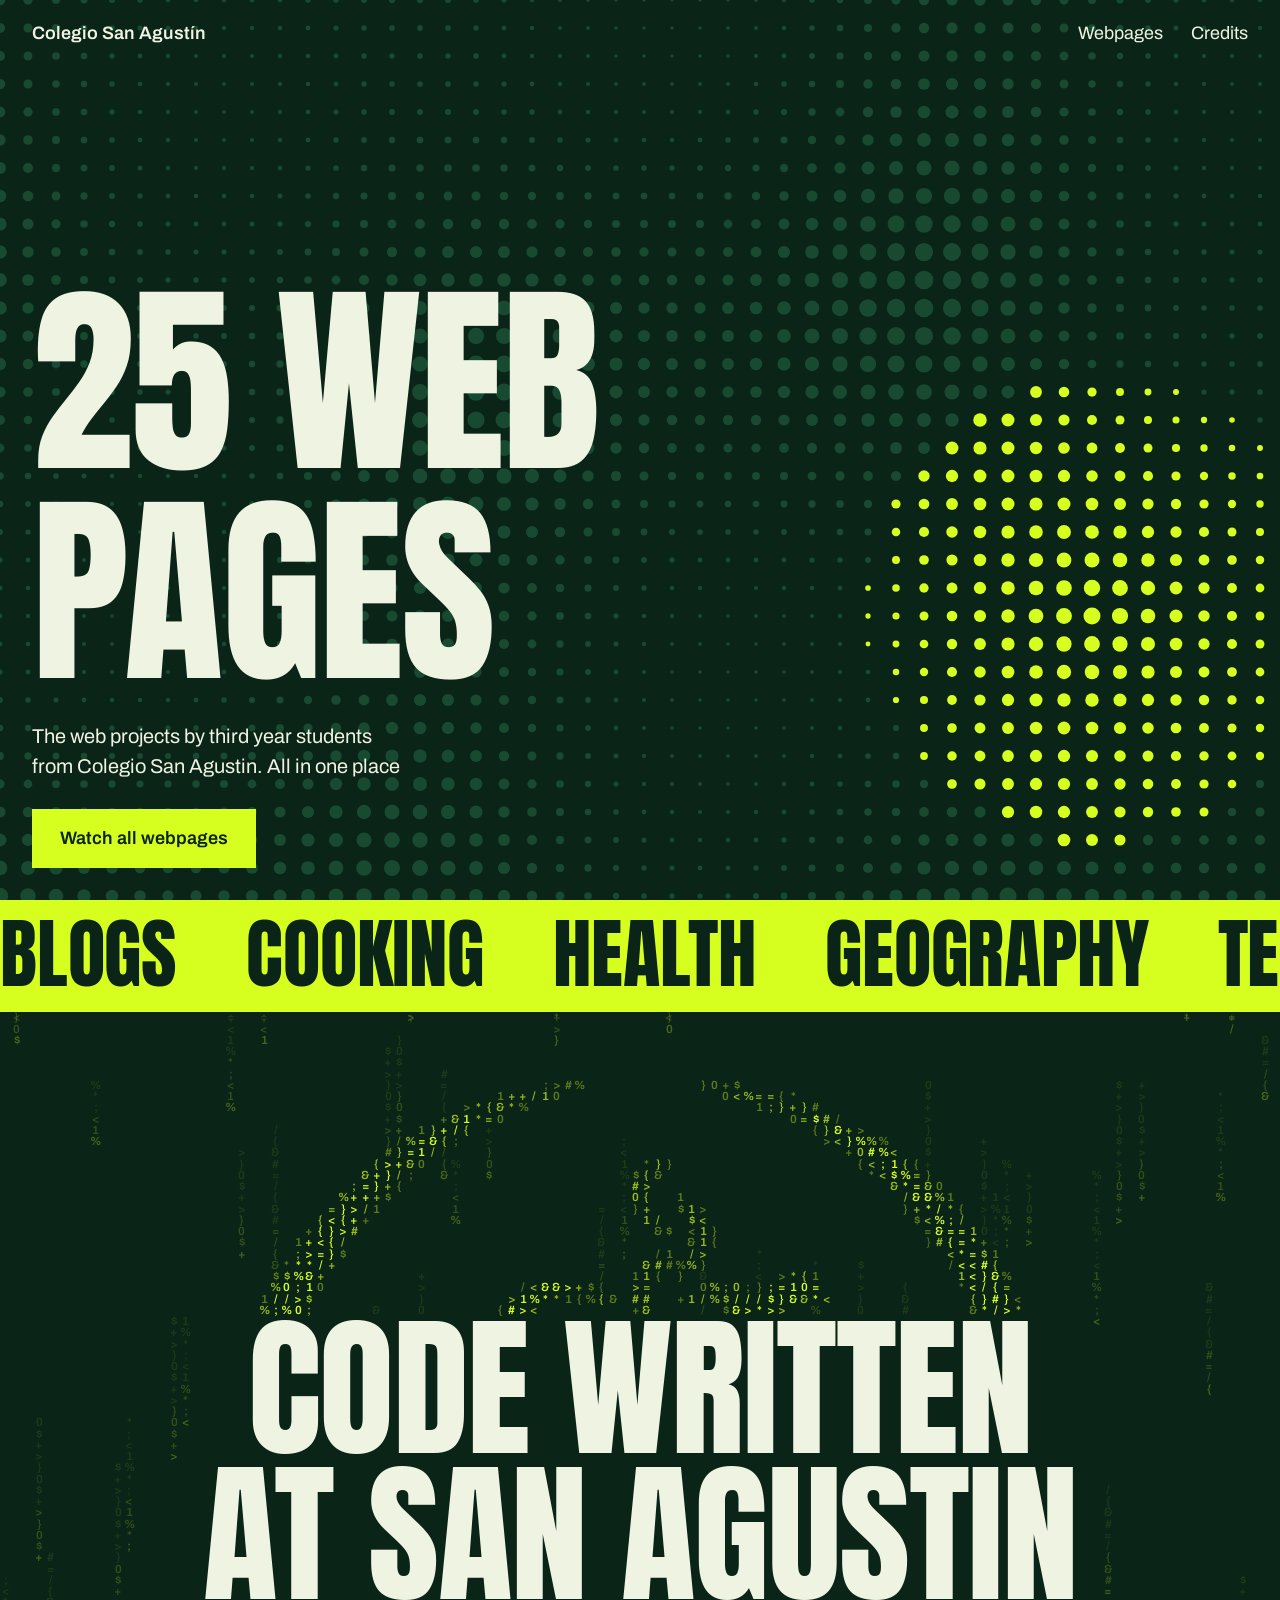
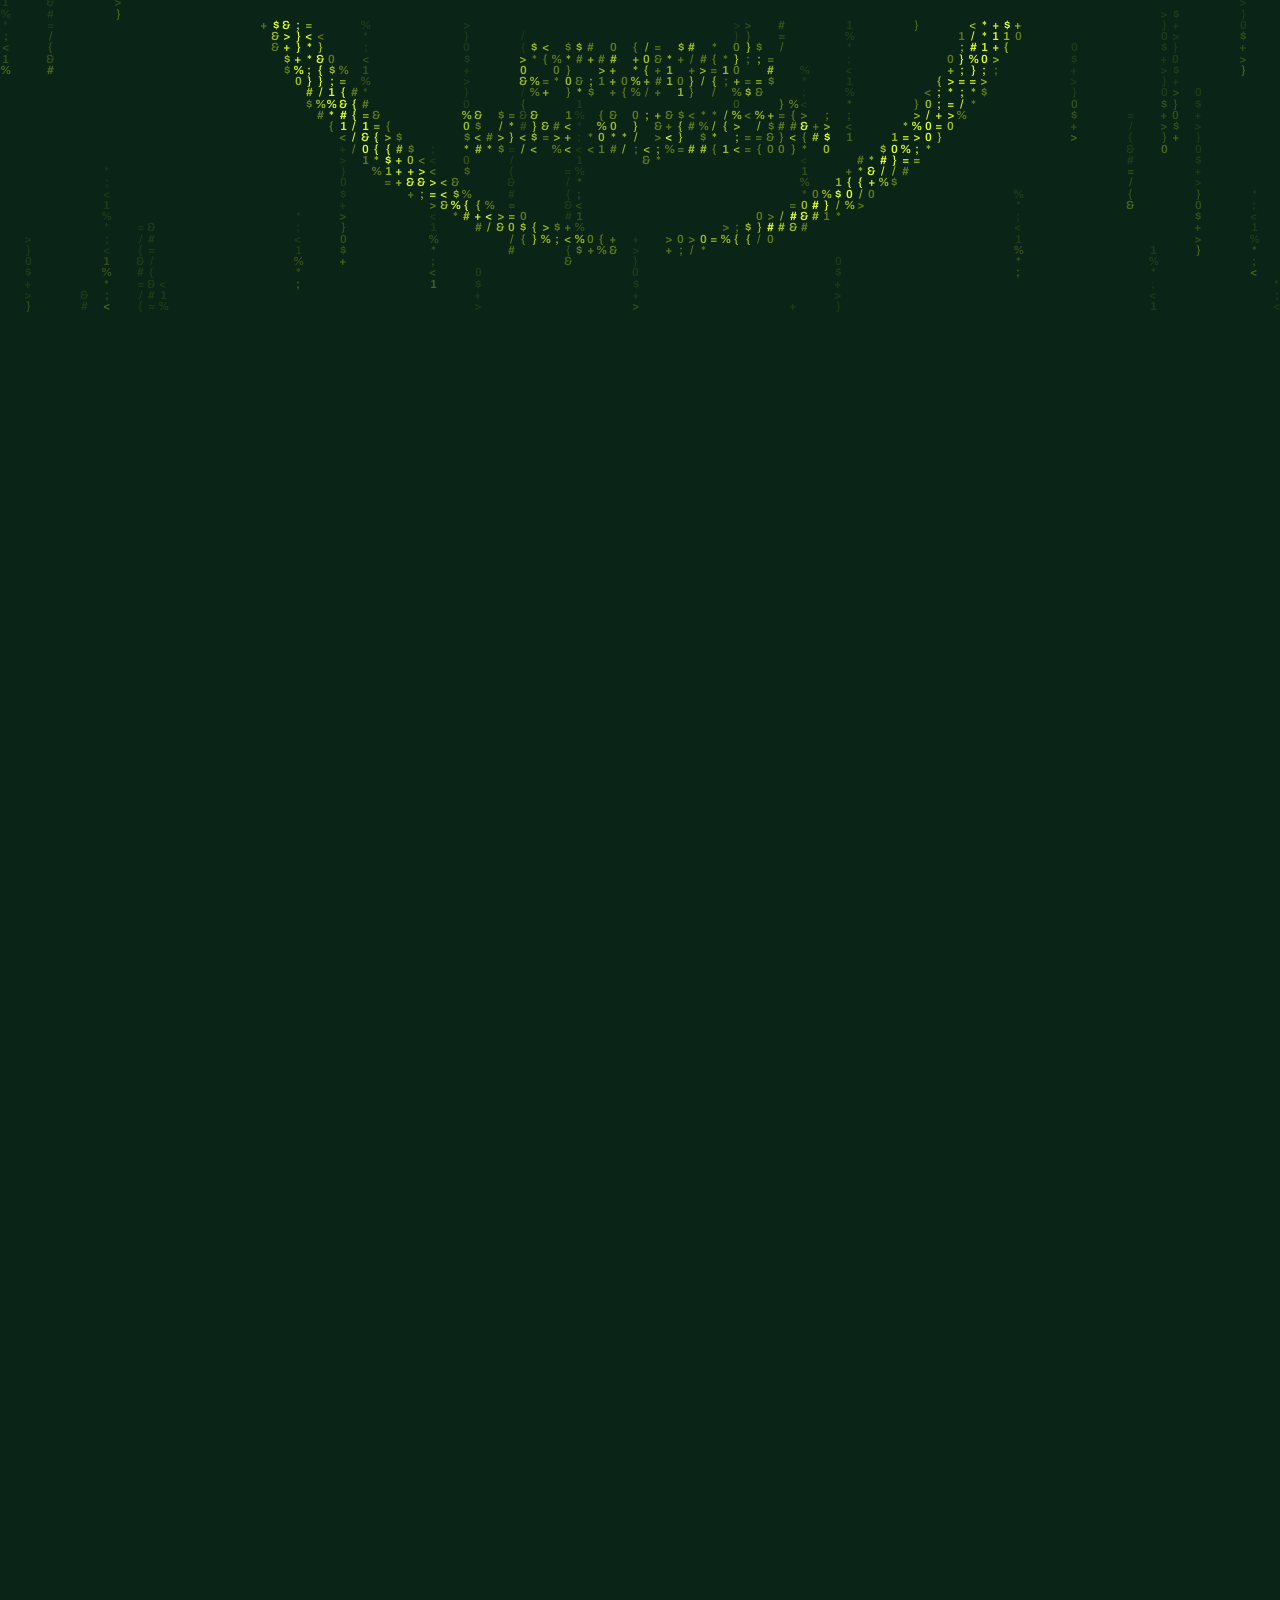
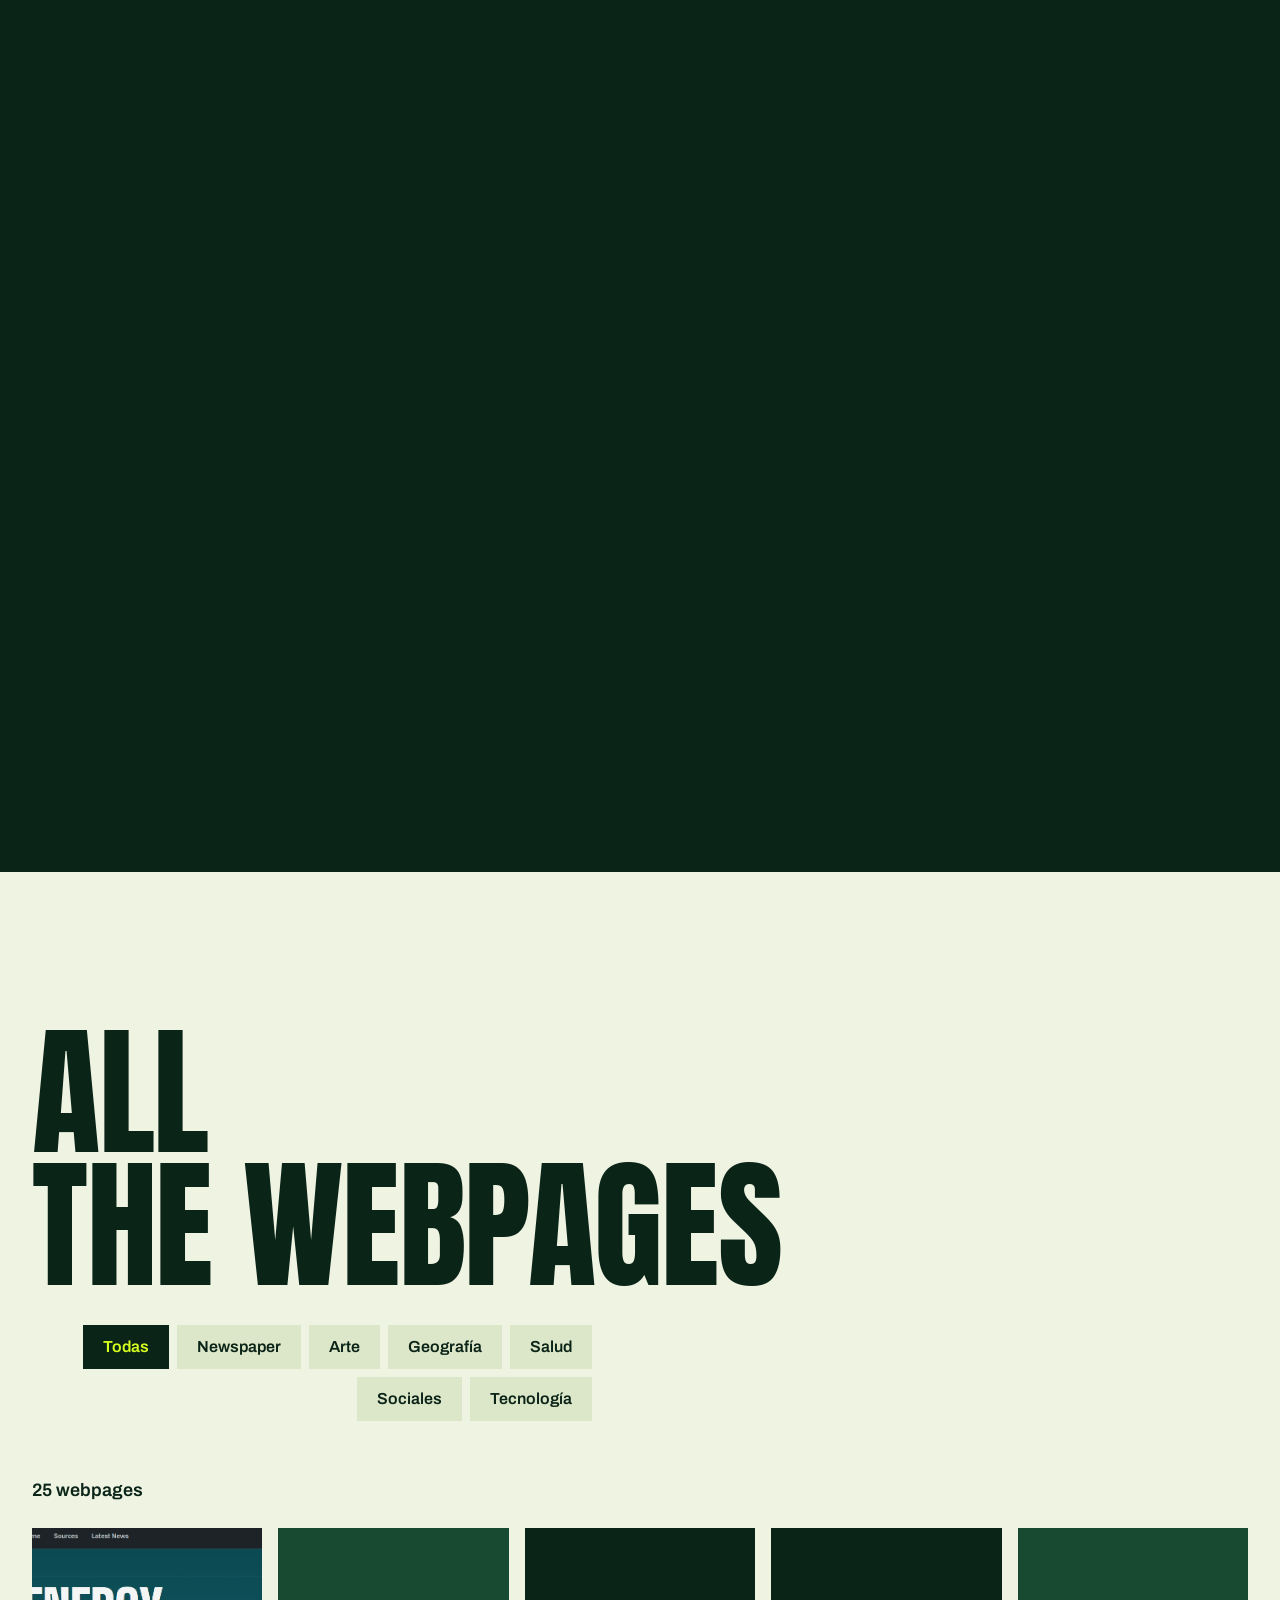
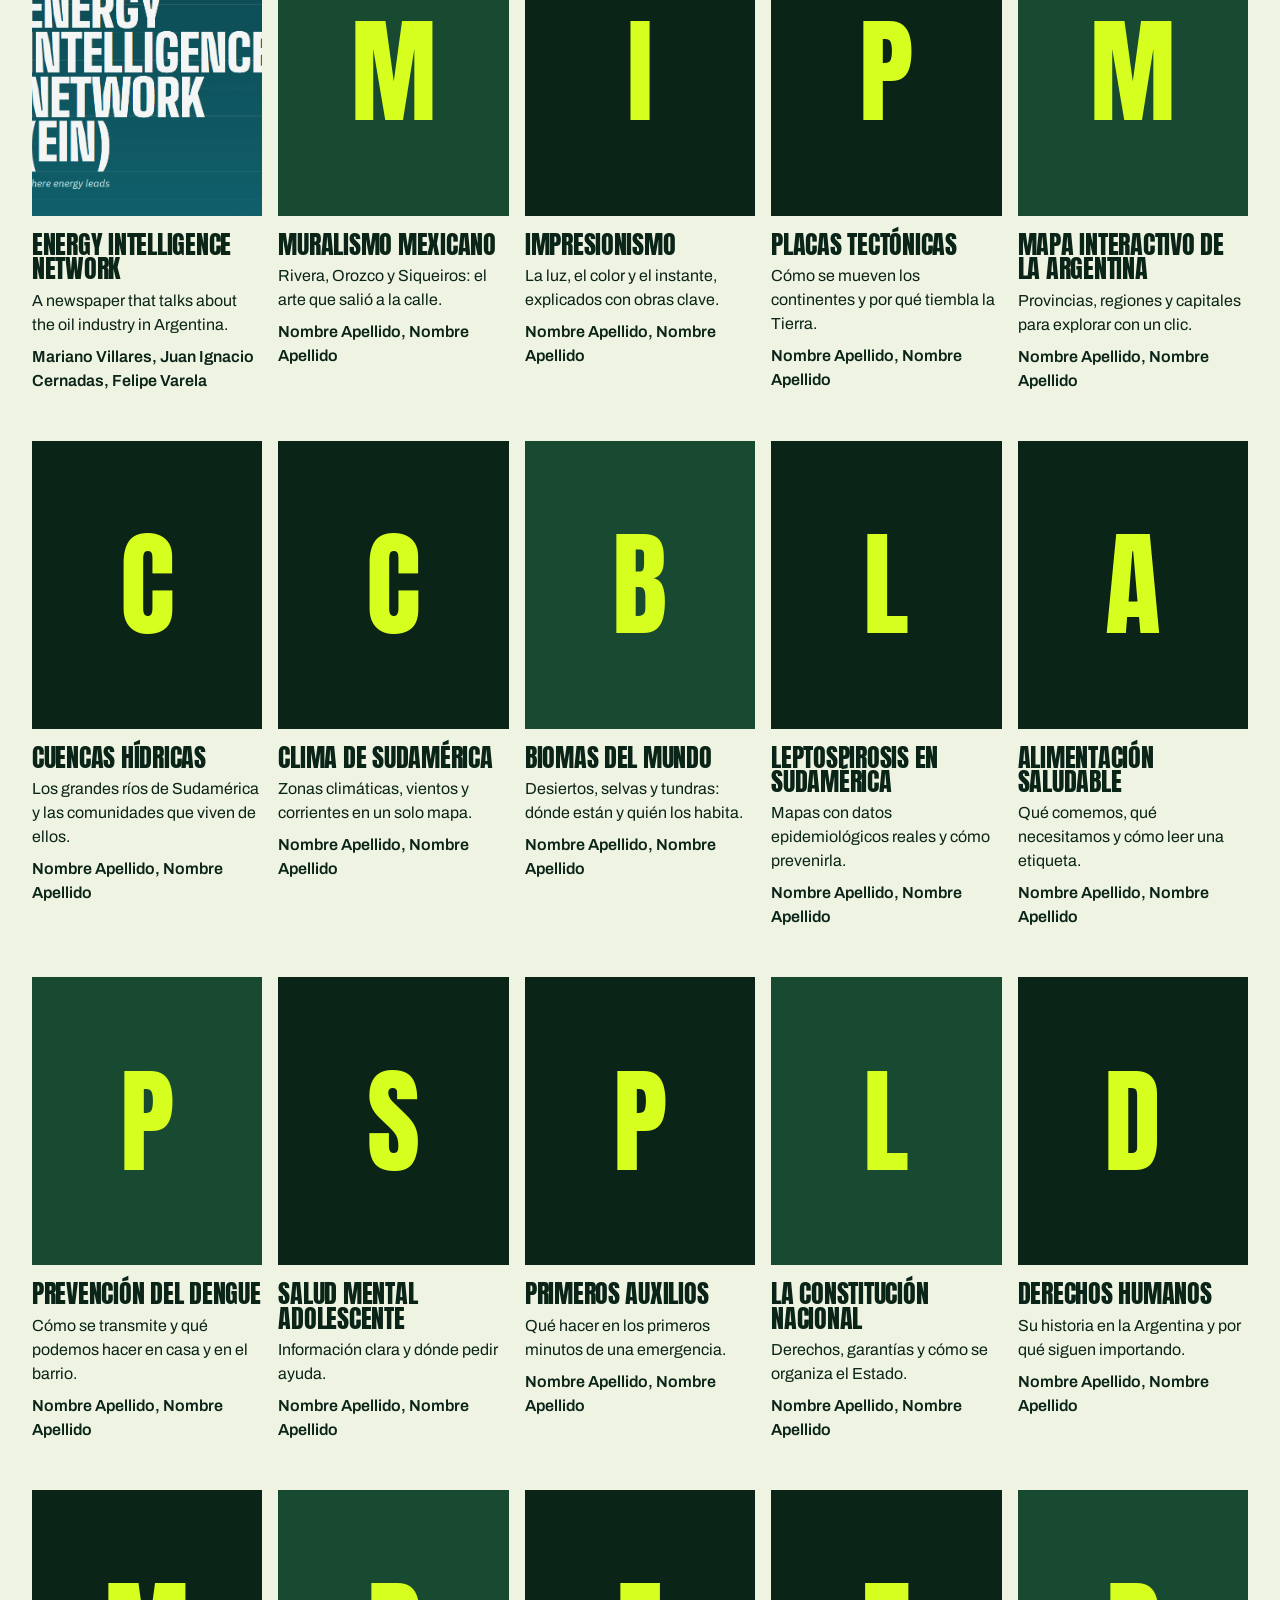
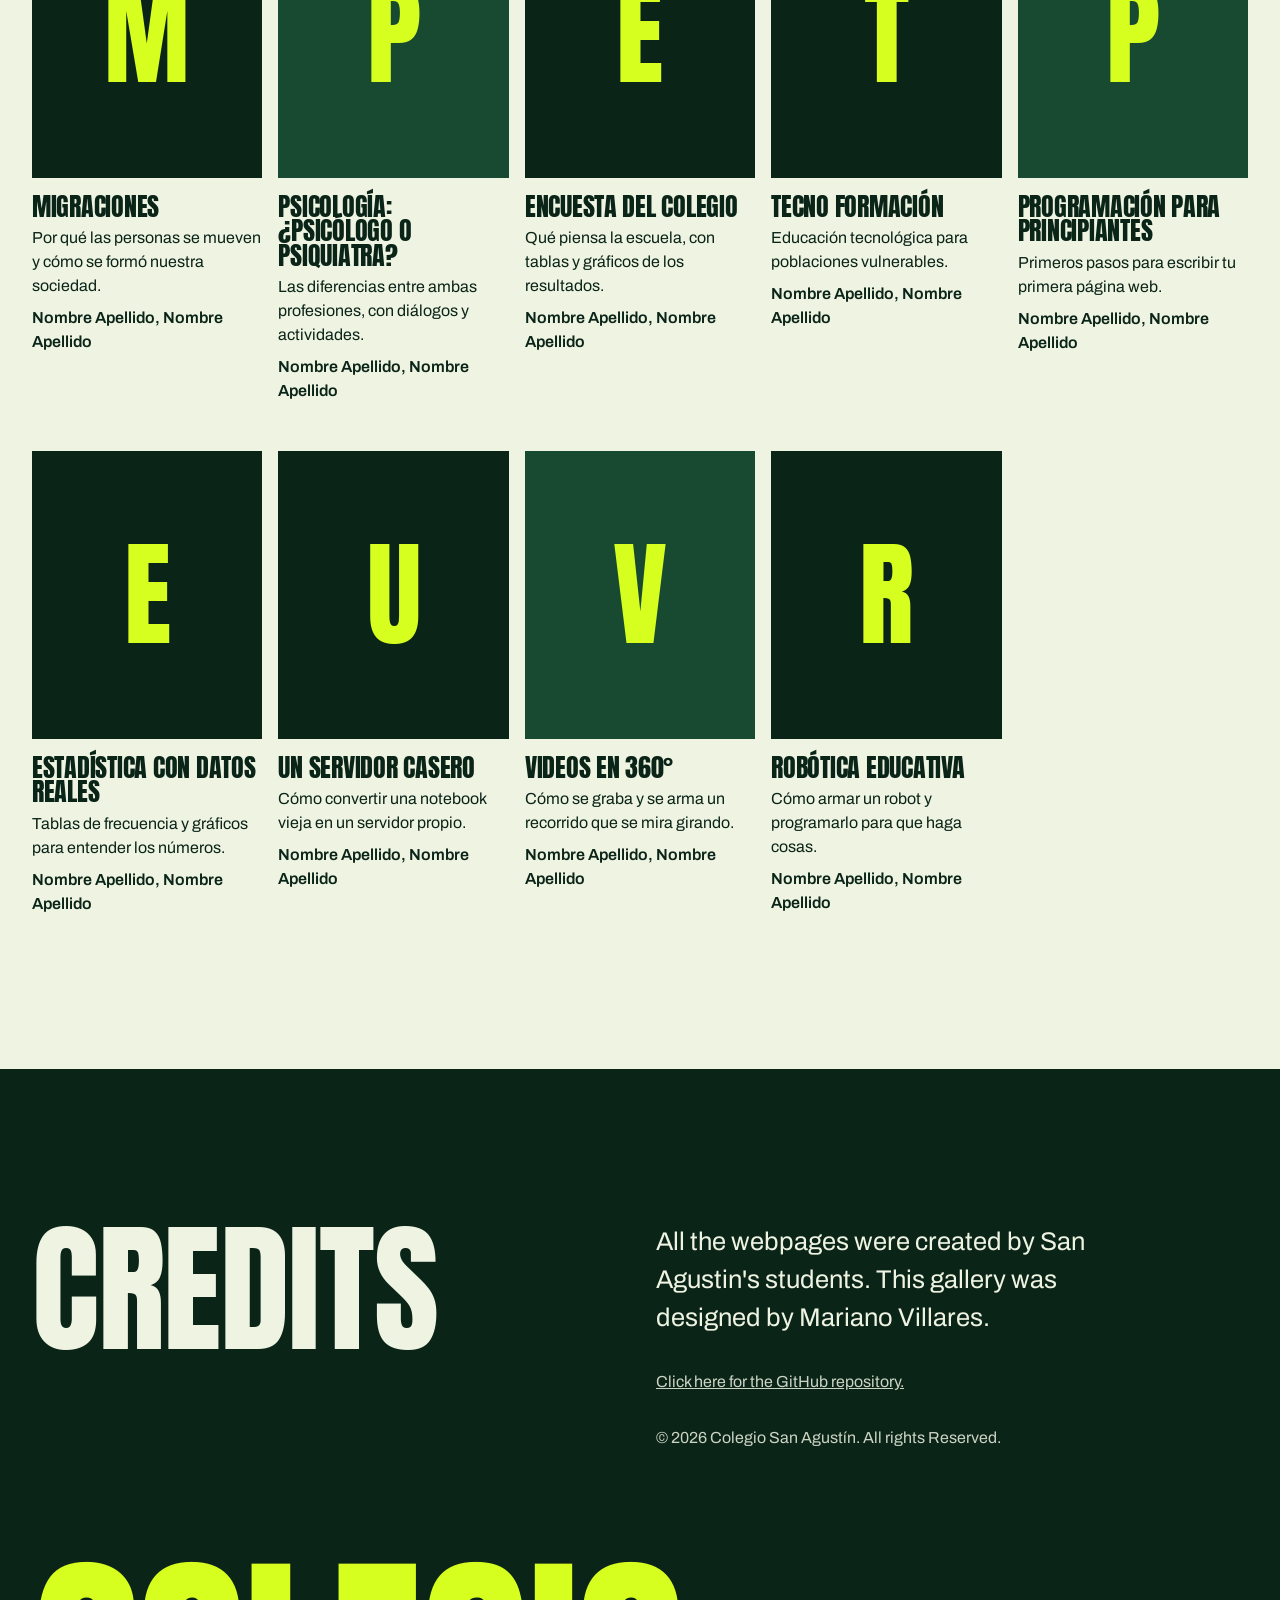
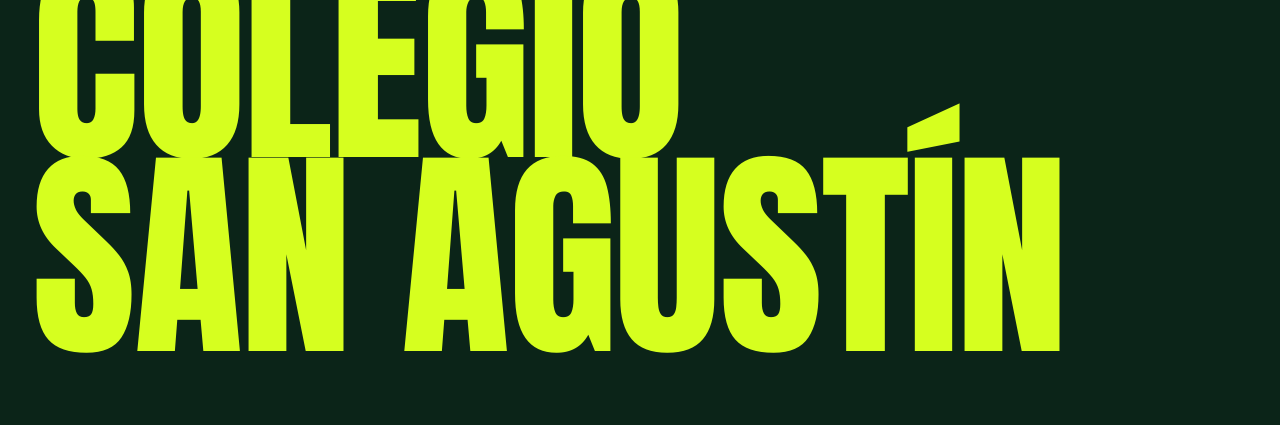
==== commit f0ae62c9: "Update of readme and thumbnail aspect radio" ====
--- a/index.html
+++ b/index.html
@@ -21,7 +21,7 @@
     <div>
       <h1 class="d"><span class="ln"><span>25 web</span></span><span class="ln"><span>pages</span></span></h1>
       <p class="lead">The web projects by third year students from Colegio San Agustin. All in one place</p>
-      <a class="btn" href="#paginas">Watch all 25 webpages</a>
+      <a class="btn" href="#paginas">Watch all webpages</a>
     </div>
   </div>
 </header>
